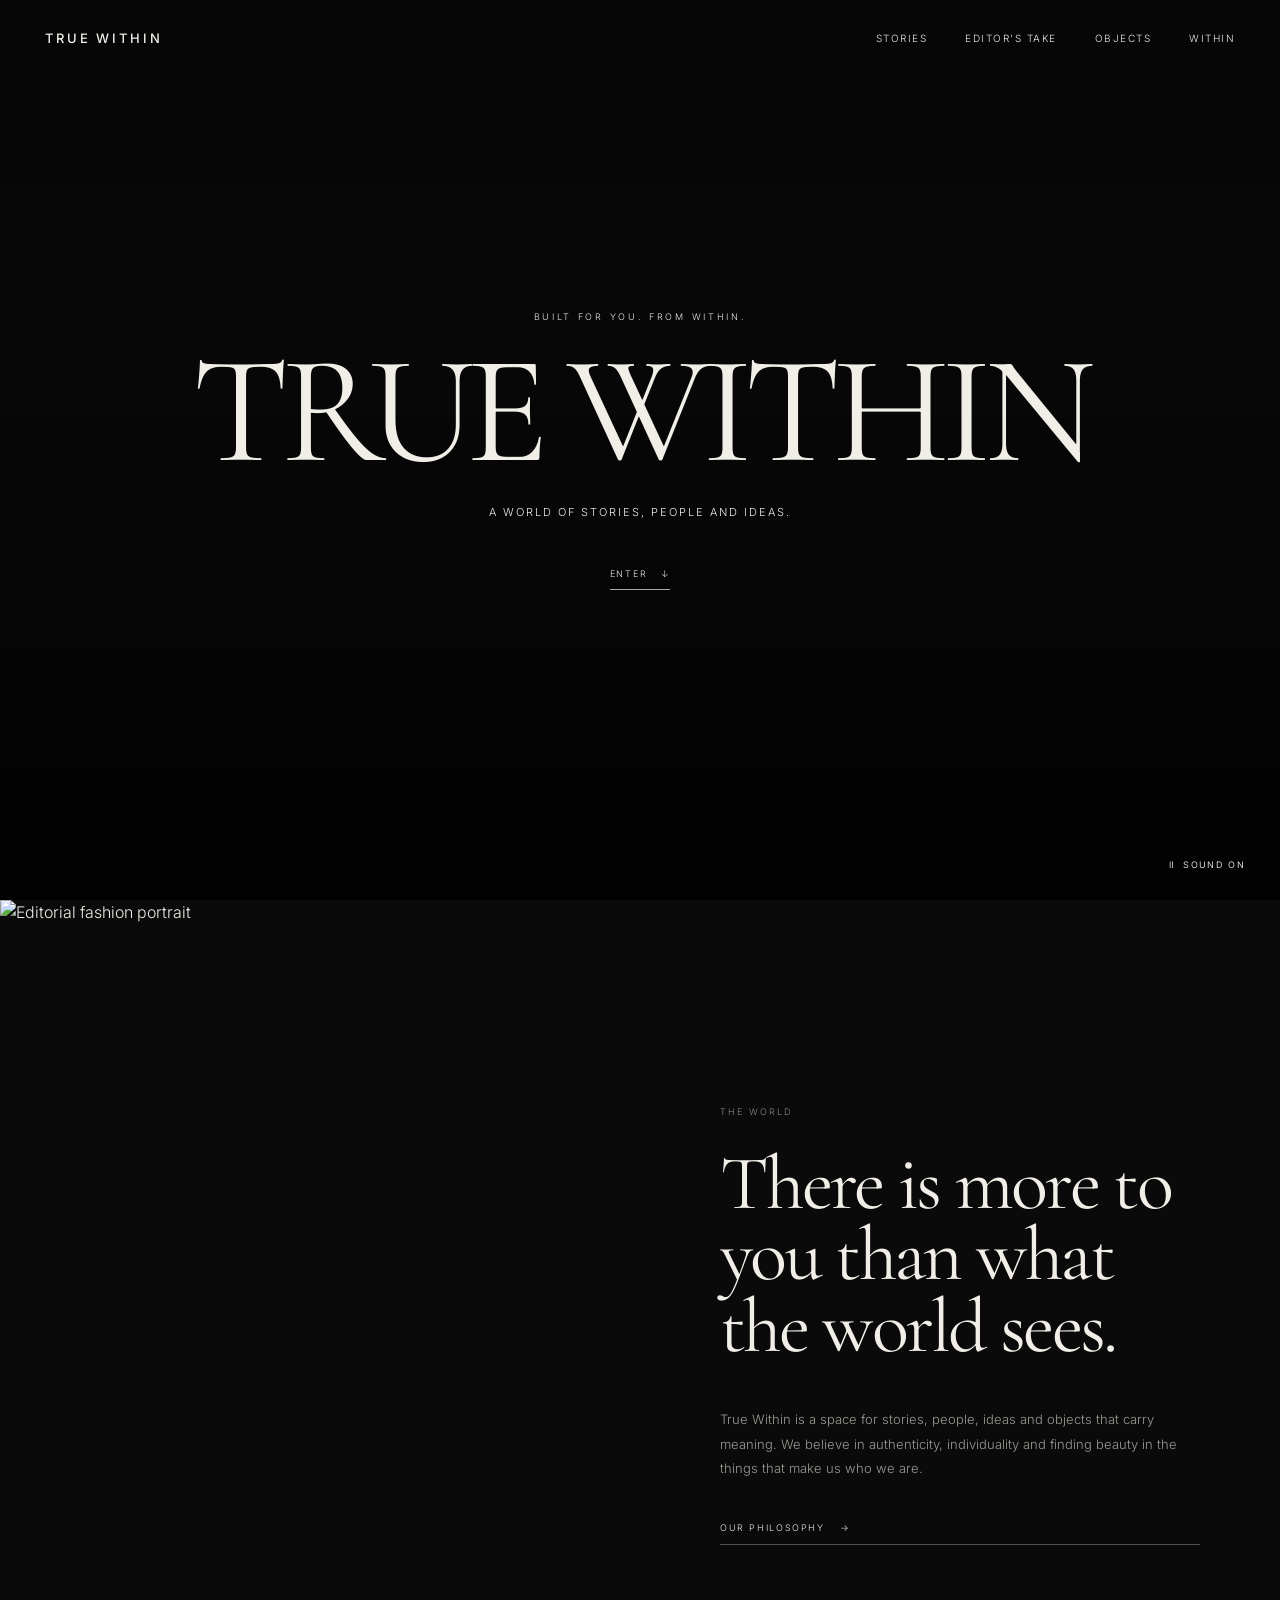
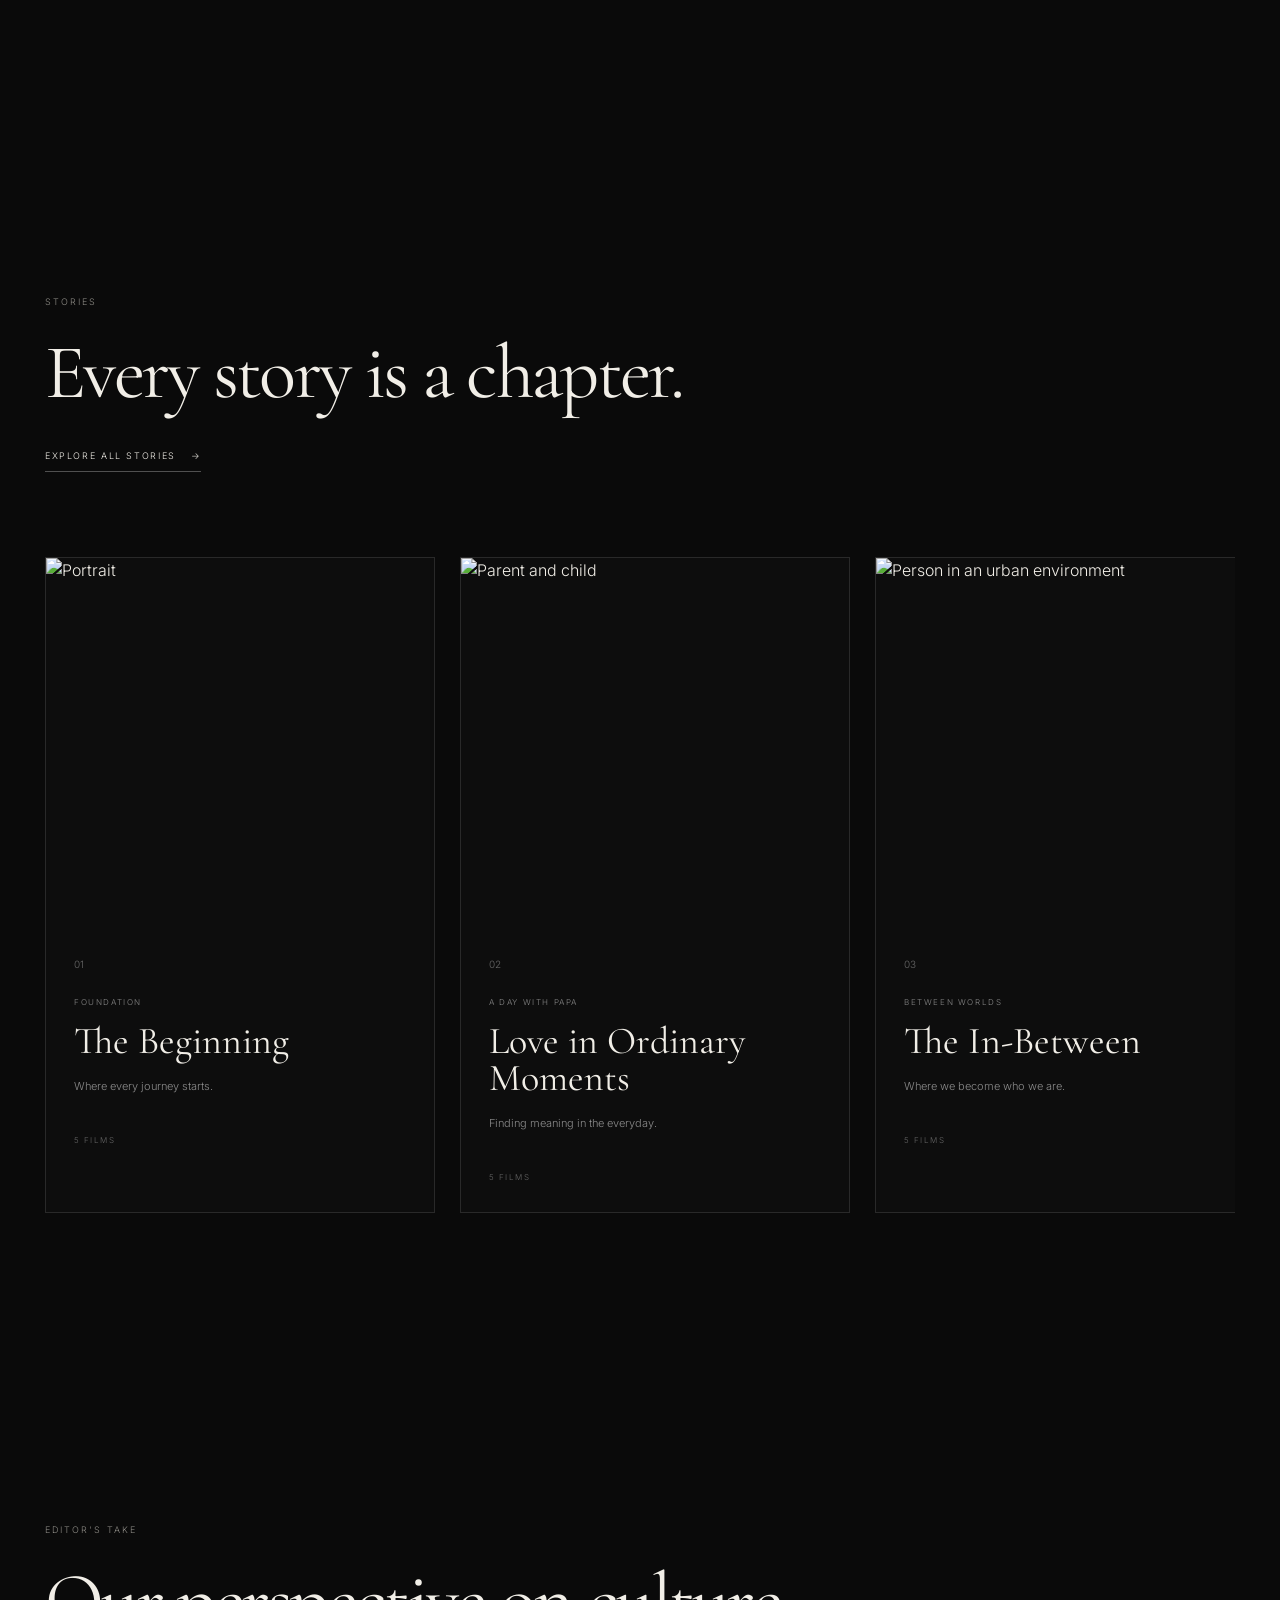
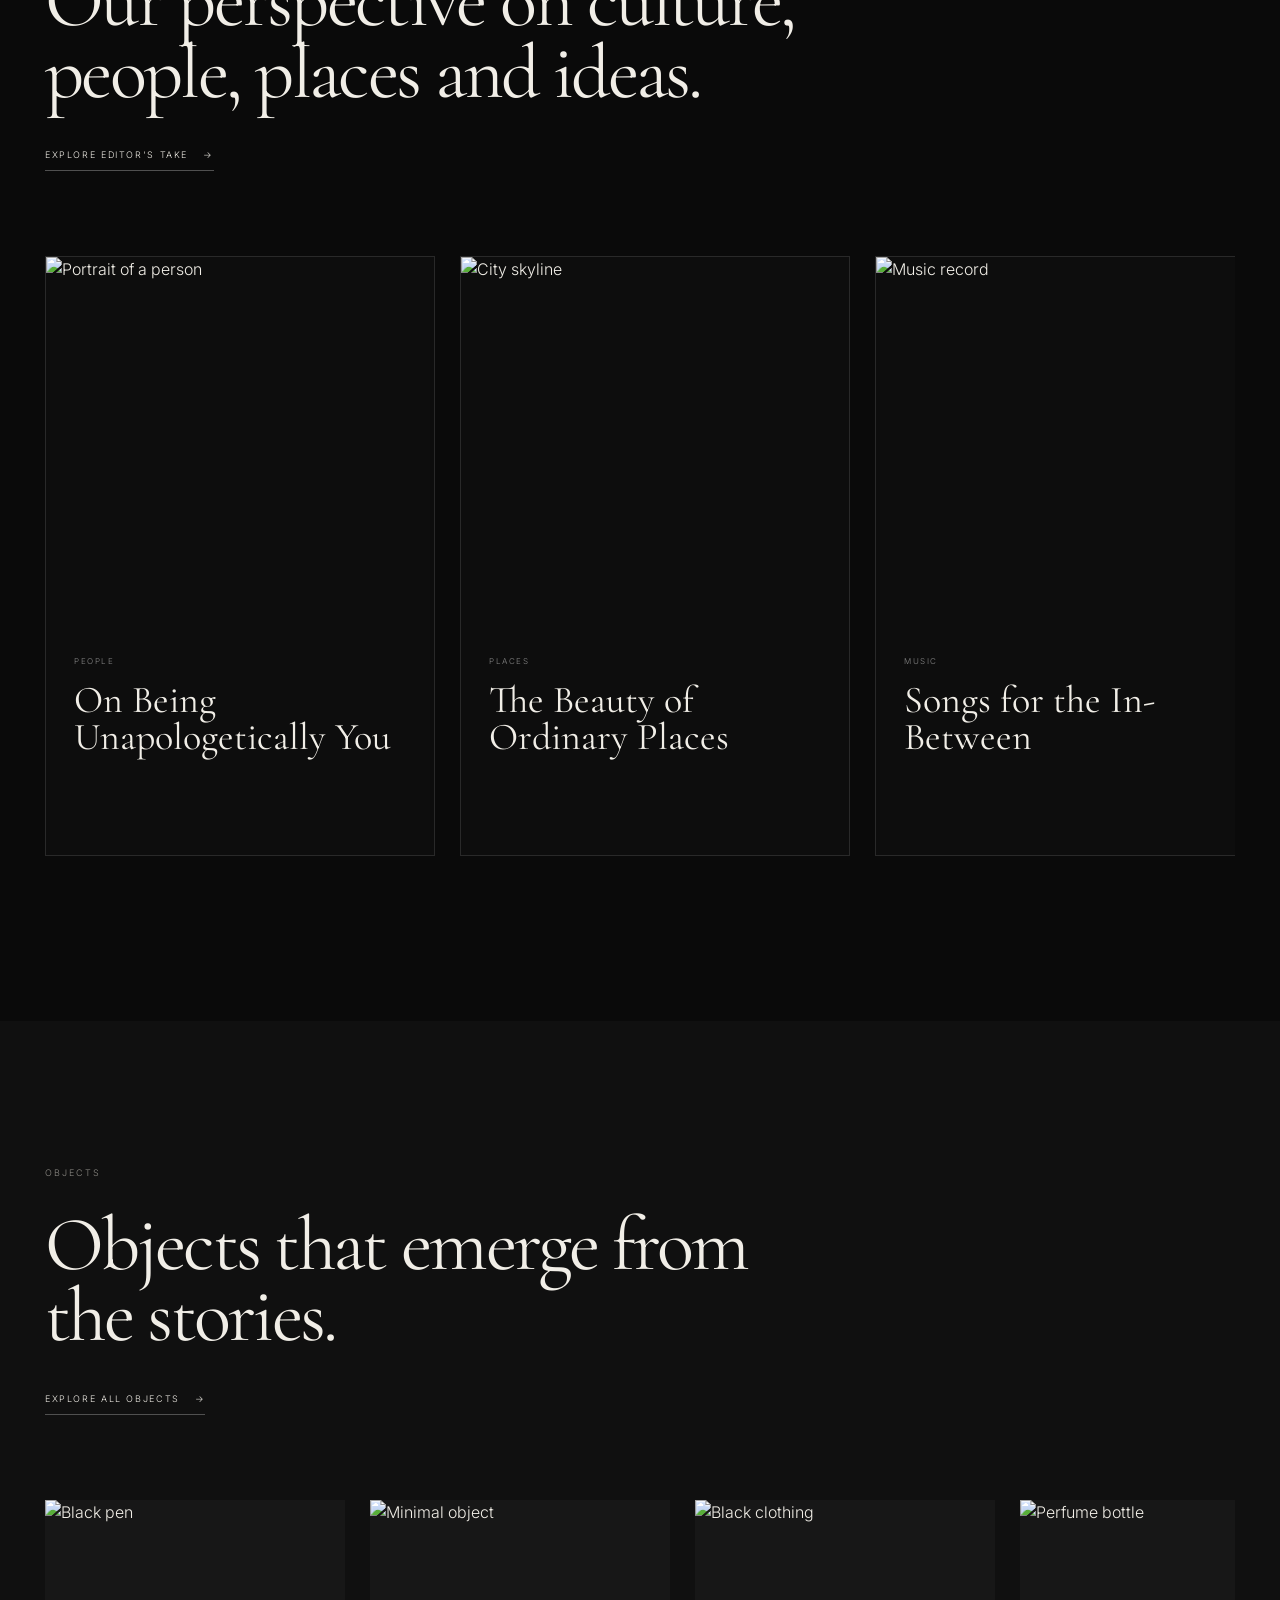
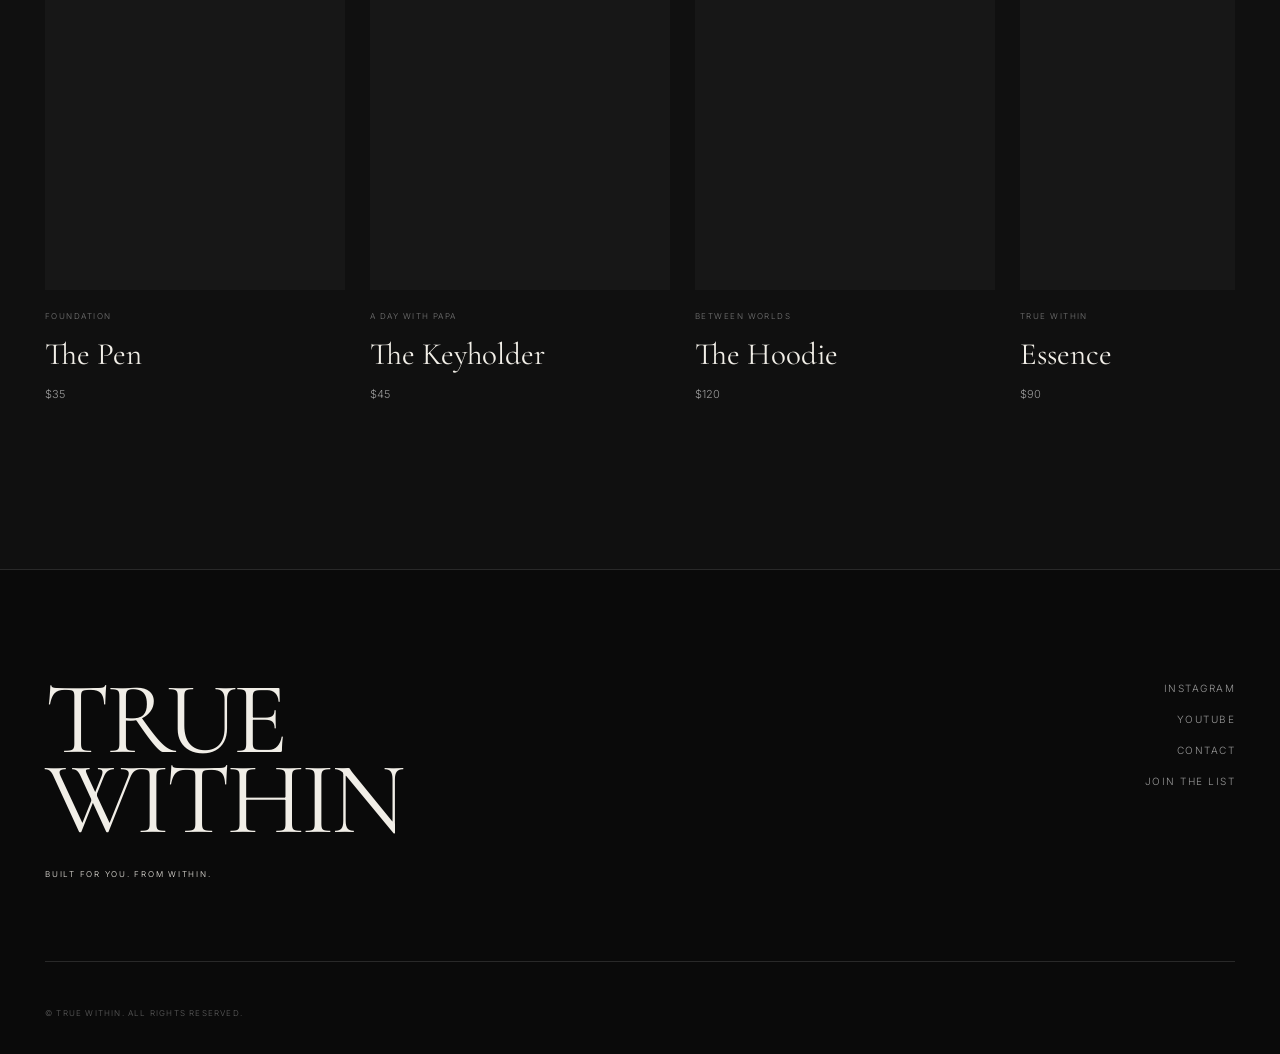
==== index.html @ d640e0af "add all changes" ====
<!DOCTYPE html>
<html lang="en">
<head>
    <meta charset="UTF-8">
    <meta name="viewport" content="width=device-width, initial-scale=1.0">

    <title>True Within</title>

    <!-- Fonts -->
    <link rel="preconnect" href="https://fonts.googleapis.com">
    <link rel="preconnect" href="https://fonts.gstatic.com" crossorigin>

    <link
        href="https://fonts.googleapis.com/css2?family=Cormorant+Garamond:wght@400;500;600&family=Inter:wght@300;400;500&display=swap"
        rel="stylesheet"
    >

    <link rel="stylesheet" href="style.css">
</head>

<body>

    <!-- ================= NAVIGATION ================= -->

    <header class="navbar">

        <a href="#" class="logo">
            TRUE WITHIN
        </a>

        <nav class="desktop-nav">
            <a href="#stories">Stories</a>
            <a href="#editors-take">Editor's Take</a>
            <a href="#objects">Objects</a>
            <a href="#within">Within</a>
        </nav>

        <button class="menu-button" id="menuButton">
            MENU
        </button>

    </header>


    <!-- ================= MOBILE MENU ================= -->

    <div class="mobile-menu" id="mobileMenu">

        <button class="close-menu" id="closeMenu">
            CLOSE
        </button>

        <a href="#stories">Stories</a>
        <a href="#editors-take">Editor's Take</a>
        <a href="#objects">Objects</a>
        <a href="#within">Within</a>

    </div>


    <!-- ================= MAIN ================= -->

    <main>

        <!-- ================= HERO ================= -->

        <section class="hero">

            <div class="hero-image"></div>

            <div class="hero-overlay"></div>

            <div class="hero-content">

                <p class="eyebrow">
                    BUILT FOR YOU. FROM WITHIN.
                </p>

                <h1>
                    TRUE WITHIN
                </h1>

                <p class="hero-subtitle">
                    A world of stories, people and ideas.
                </p>

                <a href="#within" class="enter-button">
                    ENTER
                    <span>↓</span>
                </a>

            </div>

            <button class="sound" id="soundButton">
                <span>Ⅱ</span>
                SOUND ON
            </button>

        </section>


        <!-- ================= PHILOSOPHY ================= -->

        <section class="philosophy" id="within">

            <div class="philosophy-image">

                <img
                    src="https://images.unsplash.com/photo-1529139574466-a303027c1d8b?auto=format&fit=crop&w=1200&q=85"
                    alt="Editorial fashion portrait"
                >

            </div>

            <div class="philosophy-content">

                <p class="section-label">
                    THE WORLD
                </p>

                <h2>
                    There is more
                    to you than
                    what the world
                    sees.
                </h2>

                <p class="description">
                    True Within is a space for stories,
                    people, ideas and objects that carry
                    meaning. We believe in authenticity,
                    individuality and finding beauty in
                    the things that make us who we are.
                </p>

                <a href="#stories" class="arrow-link">
                    OUR PHILOSOPHY
                    <span>→</span>
                </a>

            </div>

        </section>


        <!-- ================= STORIES ================= -->

        <section class="content-section" id="stories">

            <div class="section-intro">

                <p class="section-label">
                    STORIES
                </p>

                <h2>
                    Every story is
                    a chapter.
                </h2>

                <a href="#" class="arrow-link">
                    EXPLORE ALL STORIES
                    <span>→</span>
                </a>

            </div>


            <div class="cards">

                <!-- STORY 01 -->

                <article class="card">

                    <div class="card-image">

                        <img
                            src="https://images.unsplash.com/photo-1506794778202-cad84cf45f1d?auto=format&fit=crop&w=900&q=85"
                            alt="Portrait"
                        >

                    </div>

                    <div class="card-content">

                        <span class="card-number">
                            01
                        </span>

                        <p class="card-category">
                            FOUNDATION
                        </p>

                        <h3>
                            The Beginning
                        </h3>

                        <p class="card-description">
                            Where every journey starts.
                        </p>

                        <small>
                            5 FILMS
                        </small>

                    </div>

                </article>


                <!-- STORY 02 -->

                <article class="card">

                    <div class="card-image">

                        <img
                            src="https://images.unsplash.com/photo-1542810634-71277d95dcbb?auto=format&fit=crop&w=900&q=85"
                            alt="Parent and child"
                        >

                    </div>

                    <div class="card-content">

                        <span class="card-number">
                            02
                        </span>

                        <p class="card-category">
                            A DAY WITH PAPA
                        </p>

                        <h3>
                            Love in Ordinary Moments
                        </h3>

                        <p class="card-description">
                            Finding meaning in the everyday.
                        </p>

                        <small>
                            5 FILMS
                        </small>

                    </div>

                </article>


                <!-- STORY 03 -->

                <article class="card">

                    <div class="card-image">

                        <img
                            src="https://images.unsplash.com/photo-1515886657613-9f3515b0c78f?auto=format&fit=crop&w=900&q=85"
                            alt="Person in an urban environment"
                        >

                    </div>

                    <div class="card-content">

                        <span class="card-number">
                            03
                        </span>

                        <p class="card-category">
                            BETWEEN WORLDS
                        </p>

                        <h3>
                            The In-Between
                        </h3>

                        <p class="card-description">
                            Where we become who we are.
                        </p>

                        <small>
                            5 FILMS
                        </small>

                    </div>

                </article>


                <!-- STORY 04 -->

                <article class="card">

                    <div class="card-image">

                        <img
                            src="https://images.unsplash.com/photo-1529156069898-49953e39b3ac?auto=format&fit=crop&w=900&q=85"
                            alt="Friends having a conversation"
                        >

                    </div>

                    <div class="card-content">

                        <span class="card-number">
                            04
                        </span>

                        <p class="card-category">
                            THE CONVERSATION
                        </p>

                        <h3>
                            Truth Spoken
                        </h3>

                        <p class="card-description">
                            Truth shared. Truth heard.
                        </p>

                        <small>
                            5 FILMS
                        </small>

                    </div>

                </article>


                <!-- STORY 05 -->

                <article class="card coming-soon">

                    <div class="card-content">

                        <span class="card-number">
                            05
                        </span>

                        <p class="card-category">
                            COMING SOON
                        </p>

                        <h3>
                            More Chapters
                        </h3>

                        <p class="card-description">
                            More stories are on the way.
                        </p>

                        <span class="lock">
                            ✦
                        </span>

                    </div>

                </article>

            </div>

        </section>


        <!-- ================= EDITOR'S TAKE ================= -->

        <section class="content-section" id="editors-take">

            <div class="section-intro">

                <p class="section-label">
                    EDITOR'S TAKE
                </p>

                <h2>
                    Our perspective on
                    culture, people,
                    places and ideas.
                </h2>

                <a href="#" class="arrow-link">
                    EXPLORE EDITOR'S TAKE
                    <span>→</span>
                </a>

            </div>


            <div class="cards">

                <!-- PEOPLE -->

                <article class="card">

                    <div class="card-image">

                        <img
                            src="https://images.unsplash.com/photo-1531123897727-8f129e1688ce?auto=format&fit=crop&w=900&q=85"
                            alt="Portrait of a person"
                        >

                    </div>

                    <div class="card-content">

                        <p class="card-category">
                            PEOPLE
                        </p>

                        <h3>
                            On Being
                            Unapologetically You
                        </h3>

                    </div>

                </article>


                <!-- PLACES -->

                <article class="card">

                    <div class="card-image">

                        <img
                            src="https://images.unsplash.com/photo-1480714378408-67cf0d13bc1b?auto=format&fit=crop&w=900&q=85"
                            alt="City skyline"
                        >

                    </div>

                    <div class="card-content">

                        <p class="card-category">
                            PLACES
                        </p>

                        <h3>
                            The Beauty of
                            Ordinary Places
                        </h3>

                    </div>

                </article>


                <!-- MUSIC -->

                <article class="card">

                    <div class="card-image">

                        <img
                            src="https://images.unsplash.com/photo-1461360228754-6e81c478b882?auto=format&fit=crop&w=900&q=85"
                            alt="Music record"
                        >

                    </div>

                    <div class="card-content">

                        <p class="card-category">
                            MUSIC
                        </p>

                        <h3>
                            Songs for
                            the In-Between
                        </h3>

                    </div>

                </article>


                <!-- OBJECTS -->

                <article class="card">

                    <div class="card-image">

                        <img
                            src="https://images.unsplash.com/photo-1517248135467-4c7edcad34c4?auto=format&fit=crop&w=900&q=85"
                            alt="Minimal interior"
                        >

                    </div>

                    <div class="card-content">

                        <p class="card-category">
                            OBJECTS
                        </p>

                        <h3>
                            The Things
                            That Carry Us
                        </h3>

                    </div>

                </article>


                <!-- IDEAS -->

                <article class="card">

                    <div class="card-image">

                        <img
                            src="https://images.unsplash.com/photo-1495446815901-a7297e633e8d?auto=format&fit=crop&w=900&q=85"
                            alt="Books"
                        >

                    </div>

                    <div class="card-content">

                        <p class="card-category">
                            IDEAS
                        </p>

                        <h3>
                            Books That
                            Built Us
                        </h3>

                    </div>

                </article>

            </div>

        </section>


        <!-- ================= OBJECTS ================= -->

        <section class="content-section objects" id="objects">

            <div class="section-intro">

                <p class="section-label">
                    OBJECTS
                </p>

                <h2>
                    Objects that
                    emerge from
                    the stories.
                </h2>

                <a href="#" class="arrow-link">
                    EXPLORE ALL OBJECTS
                    <span>→</span>
                </a>

            </div>


            <div class="cards">

                <!-- PRODUCT 01 -->

                <article class="product-card">

                    <div class="product-image">

                        <img
                            src="https://images.unsplash.com/photo-1585338107529-13afc5f02586?auto=format&fit=crop&w=900&q=85"
                            alt="Black pen"
                        >

                    </div>

                    <p>
                        FOUNDATION
                    </p>

                    <h3>
                        The Pen
                    </h3>

                    <span>
                        $35
                    </span>

                </article>


                <!-- PRODUCT 02 -->

                <article class="product-card">

                    <div class="product-image">

                        <img
                            src="https://images.unsplash.com/photo-1608234807905-4466023792f5?auto=format&fit=crop&w=900&q=85"
                            alt="Minimal object"
                        >

                    </div>

                    <p>
                        A DAY WITH PAPA
                    </p>

                    <h3>
                        The Keyholder
                    </h3>

                    <span>
                        $45
                    </span>

                </article>


                <!-- PRODUCT 03 -->

                <article class="product-card">

                    <div class="product-image">

                        <img
                            src="https://images.unsplash.com/photo-1551488831-00ddcb6c6bd3?auto=format&fit=crop&w=900&q=85"
                            alt="Black clothing"
                        >

                    </div>

                    <p>
                        BETWEEN WORLDS
                    </p>

                    <h3>
                        The Hoodie
                    </h3>

                    <span>
                        $120
                    </span>

                </article>


                <!-- PRODUCT 04 -->

                <article class="product-card">

                    <div class="product-image">

                        <img
                            src="https://images.unsplash.com/photo-1547887538-e3a2f32cb1cc?auto=format&fit=crop&w=900&q=85"
                            alt="Perfume bottle"
                        >

                    </div>

                    <p>
                        TRUE WITHIN
                    </p>

                    <h3>
                        Essence
                    </h3>

                    <span>
                        $90
                    </span>

                </article>

            </div>

        </section>

    </main>


    <!-- ================= FOOTER ================= -->

    <footer>

        <div class="footer-brand">

            <h2>
                TRUE WITHIN
            </h2>

            <p>
                BUILT FOR YOU. FROM WITHIN.
            </p>

        </div>


        <div class="footer-links">

            <a href="#">
                Instagram
            </a>

            <a href="#">
                YouTube
            </a>

            <a href="#">
                Contact
            </a>

            <a href="#">
                Join the List
            </a>

        </div>


        <p class="copyright">
            © TRUE WITHIN. ALL RIGHTS RESERVED.
        </p>

    </footer>


    <script src="script.js"></script>

</body>
</html>
---- style.css ----
/* =========================================
   RESET
========================================= */

* {
    margin: 0;
    padding: 0;
    box-sizing: border-box;
}

html {
    scroll-behavior: smooth;
}

body {
    background: #0a0a0a;
    color: #f1eee7;
    font-family: "Inter", sans-serif;
    font-weight: 300;
    line-height: 1.6;
    overflow-x: hidden;
}

body.menu-open {
    overflow: hidden;
}

img {
    width: 100%;
    height: 100%;
    display: block;
    object-fit: cover;
}

a {
    color: inherit;
    text-decoration: none;
}

button {
    font-family: inherit;
}


/* =========================================
   NAVIGATION
========================================= */

.navbar {
    position: fixed;
    top: 0;
    left: 0;

    width: 100%;

    z-index: 50;

    display: flex;
    justify-content: space-between;
    align-items: center;

    padding: 28px 45px;

    transition:
        transform 0.45s ease,
        background 0.4s ease;
}

.navbar.scrolled {
    background: rgba(10, 10, 10, 0.9);
    backdrop-filter: blur(10px);
}

.logo {
    font-size: 13px;
    font-weight: 500;

    letter-spacing: 0.22em;
}

.desktop-nav {
    display: flex;
    gap: 38px;
}

.desktop-nav a {
    position: relative;

    font-size: 10px;

    text-transform: uppercase;

    letter-spacing: 0.15em;

    color: #eee;

    transition: opacity 0.3s ease;
}

.desktop-nav a::after {
    content: "";

    position: absolute;

    left: 0;
    bottom: -7px;

    width: 0;
    height: 1px;

    background: white;

    transition: width 0.3s ease;
}

.desktop-nav a:hover::after {
    width: 100%;
}

.desktop-nav a:hover {
    opacity: 0.7;
}

.menu-button {
    display: none;

    border: none;
    background: none;

    color: white;

    font-size: 10px;

    letter-spacing: 0.15em;

    cursor: pointer;
}


/* =========================================
   MOBILE MENU
========================================= */

.mobile-menu {
    position: fixed;

    inset: 0;

    z-index: 100;

    background: #0a0a0a;

    display: flex;
    flex-direction: column;

    justify-content: center;
    align-items: center;

    gap: 22px;

    transform: translateY(-100%);

    transition: transform 0.55s cubic-bezier(.77, 0, .18, 1);
}

.mobile-menu.active {
    transform: translateY(0);
}

.mobile-menu a {
    font-family: "Cormorant Garamond", serif;

    font-size: 48px;

    font-weight: 400;
}

.close-menu {
    position: absolute;

    top: 28px;
    right: 25px;

    border: none;
    background: none;

    color: white;

    font-size: 10px;

    letter-spacing: 0.15em;

    cursor: pointer;
}


/* =========================================
   HERO
========================================= */

.hero {
    position: relative;

    height: 100vh;

    min-height: 650px;

    display: flex;

    align-items: center;
    justify-content: center;

    overflow: hidden;
}

.hero-image {
    position: absolute;

    inset: -4%;

    background-image:
        url("https://images.unsplash.com/photo-1488426862026-3ee34a7d66df?auto=format&fit=crop&w=2200&q=90");

    background-size: cover;

    background-position: center;

    animation: heroZoom 14s ease-out forwards;
}

@keyframes heroZoom {

    from {
        transform: scale(1.1);
    }

    to {
        transform: scale(1);
    }

}

.hero-overlay {
    position: absolute;

    inset: 0;

    background:
        linear-gradient(
            to bottom,
            rgba(0, 0, 0, 0.35),
            rgba(0, 0, 0, 0.25) 40%,
            rgba(0, 0, 0, 0.72)
        );
}

.hero-content {
    position: relative;

    z-index: 5;

    text-align: center;

    padding: 20px;

    max-width: 1200px;

    animation: heroContent 1.3s ease forwards;
}

@keyframes heroContent {

    from {
        opacity: 0;
        transform: translateY(30px);
    }

    to {
        opacity: 1;
        transform: translateY(0);
    }

}

.eyebrow {
    margin-bottom: 28px;

    font-size: 9px;

    letter-spacing: 0.3em;
}

.hero h1 {
    font-family: "Cormorant Garamond", serif;

    font-size: clamp(72px, 12vw, 185px);

    font-weight: 400;

    line-height: 0.78;

    letter-spacing: -0.055em;
}

.hero-subtitle {
    margin-top: 32px;

    font-size: 11px;

    letter-spacing: 0.18em;

    text-transform: uppercase;
}

.enter-button {
    display: inline-flex;

    align-items: center;

    gap: 13px;

    margin-top: 45px;

    padding-bottom: 8px;

    border-bottom: 1px solid rgba(255,255,255,0.65);

    font-size: 9px;

    letter-spacing: 0.2em;

    transition: gap 0.35s ease;
}

.enter-button:hover {
    gap: 23px;
}

.sound {
    position: absolute;

    right: 35px;
    bottom: 30px;

    z-index: 10;

    display: flex;

    align-items: center;

    gap: 8px;

    border: none;

    background: none;

    color: white;

    font-size: 9px;

    letter-spacing: 0.15em;

    cursor: pointer;

    opacity: 0.85;
}


/* =========================================
   GENERAL SECTIONS
========================================= */

.content-section {
    padding: 145px 45px;
}

.section-label {
    margin-bottom: 28px;

    color: #8d8b85;

    font-size: 9px;

    letter-spacing: 0.22em;

    text-transform: uppercase;
}

h2 {
    font-family: "Cormorant Garamond", serif;

    font-size: clamp(50px, 6vw, 90px);

    font-weight: 400;

    line-height: 0.93;

    letter-spacing: -0.035em;
}

.arrow-link {
    display: inline-flex;

    align-items: center;

    gap: 15px;

    margin-top: 40px;

    padding-bottom: 8px;

    border-bottom: 1px solid #505050;

    font-size: 9px;

    letter-spacing: 0.18em;

    transition:
        gap 0.3s ease,
        border-color 0.3s ease;
}

.arrow-link:hover {
    gap: 25px;

    border-color: white;
}


/* =========================================
   PHILOSOPHY
========================================= */

.philosophy {
    display: grid;

    grid-template-columns: 1fr 1fr;

    min-height: 850px;
}

.philosophy-image {
    min-height: 700px;

    overflow: hidden;
}

.philosophy-image img {
    transition: transform 1.2s ease;
}

.philosophy-image:hover img {
    transform: scale(1.04);
}

.philosophy-content {
    display: flex;

    flex-direction: column;

    justify-content: center;

    padding: 80px;
}

.philosophy-content h2 {
    max-width: 650px;
}

.description {
    max-width: 480px;

    margin-top: 45px;

    color: #9b9993;

    font-size: 13px;

    line-height: 1.9;
}


/* =========================================
   SECTION INTRO
========================================= */

.section-intro {
    max-width: 850px;

    margin-bottom: 85px;
}

.section-intro h2 {
    max-width: 800px;
}


/* =========================================
   HORIZONTAL CARDS
========================================= */

.cards {
    display: flex;

    gap: 25px;

    overflow-x: auto;

    padding-bottom: 20px;

    cursor: grab;

    scrollbar-width: none;
}

.cards::-webkit-scrollbar {
    display: none;
}

.cards.dragging {
    cursor: grabbing;
}

.card {
    flex: 0 0 390px;

    min-height: 600px;

    border: 1px solid #292929;

    background: #0d0d0d;

    transition:
        transform 0.5s ease,
        border-color 0.5s ease;
}

.card:hover {
    transform: translateY(-8px);

    border-color: #555;
}

.card-image {
    height: 370px;

    overflow: hidden;
}

.card-image img {
    transition:
        transform 0.9s ease,
        filter 0.6s ease;
}

.card:hover .card-image img {
    transform: scale(1.06);

    filter: brightness(1.08);
}

.card-content {
    padding: 28px;
}

.card-number {
    display: block;

    margin-bottom: 24px;

    color: #686868;

    font-size: 10px;
}

.card-category {
    margin-bottom: 14px;

    color: #888;

    font-size: 8px;

    letter-spacing: 0.2em;
}

.card h3 {
    font-family: "Cormorant Garamond", serif;

    font-size: 38px;

    font-weight: 400;

    line-height: 0.98;
}

.card-description {
    margin-top: 18px;

    color: #8c8c8c;

    font-size: 11px;
}

.card small {
    display: block;

    margin-top: 38px;

    color: #666;

    font-size: 8px;

    letter-spacing: 0.18em;
}


/* =========================================
   COMING SOON
========================================= */

.coming-soon {
    display: flex;

    align-items: center;

    background:
        radial-gradient(
            circle at center,
            #1d1d1d,
            #0d0d0d 65%
        );
}

.lock {
    display: block;

    margin-top: 35px;

    color: #777;

    font-size: 20px;
}


/* =========================================
   OBJECTS
========================================= */

.objects {
    background: #101010;
}

.product-card {
    flex: 0 0 300px;
}

.product-image {
    height: 390px;

    overflow: hidden;

    background: #171717;
}

.product-image img {
    transition: transform 0.8s ease;
}

.product-card:hover .product-image img {
    transform: scale(1.05);
}

.product-card p {
    margin-top: 20px;

    color: #777;

    font-size: 8px;

    letter-spacing: 0.18em;
}

.product-card h3 {
    margin-top: 7px;

    font-family: "Cormorant Garamond", serif;

    font-size: 31px;

    font-weight: 400;
}

.product-card span {
    display: block;

    margin-top: 7px;

    color: #999;

    font-size: 11px;
}


/* =========================================
   FOOTER
========================================= */

footer {
    display: grid;

    grid-template-columns: 1fr 1fr;

    gap: 80px;

    padding: 110px 45px 35px;

    border-top: 1px solid #292929;
}

.footer-brand h2 {
    font-family: "Cormorant Garamond", serif;

    font-size: clamp(55px, 8vw, 115px);

    font-weight: 400;

    line-height: 0.78;

    letter-spacing: -0.04em;
}

.footer-brand p {
    margin-top: 28px;

    font-size: 8px;

    letter-spacing: 0.22em;
}

.footer-links {
    display: flex;

    flex-direction: column;

    align-items: flex-end;

    gap: 15px;
}

.footer-links a {
    color: #999;

    font-size: 10px;

    text-transform: uppercase;

    letter-spacing: 0.15em;

    transition: color 0.3s ease;
}

.footer-links a:hover {
    color: white;
}

.copyright {
    grid-column: 1 / -1;

    padding-top: 45px;

    border-top: 1px solid #292929;

    color: #5f5f5f;

    font-size: 8px;

    letter-spacing: 0.15em;
}


/* =========================================
   SCROLL REVEAL
========================================= */

.reveal {
    opacity: 0;

    transform: translateY(45px);

    transition:
        opacity 1s ease,
        transform 1s ease;
}

.reveal.visible {
    opacity: 1;

    transform: translateY(0);
}


/* =========================================
   TABLET
========================================= */

@media (max-width: 900px) {

    .desktop-nav {
        display: none;
    }

    .menu-button {
        display: block;
    }

    .navbar {
        padding: 25px;
    }

    .content-section {
        padding: 105px 25px;
    }

    .philosophy {
        grid-template-columns: 1fr;
    }

    .philosophy-image {
        min-height: 600px;
    }

    .philosophy-content {
        padding: 90px 25px;
    }

    footer {
        padding: 90px 25px 30px;
    }
}


/* =========================================
   MOBILE
========================================= */

@media (max-width: 600px) {

    .navbar {
        padding: 22px 20px;
    }

    .hero {
        min-height: 650px;
    }

    .hero h1 {
        font-size: 70px;

        letter-spacing: -0.06em;
    }

    .eyebrow {
        font-size: 7px;
    }

    .hero-subtitle {
        font-size: 8px;
    }

    .sound {
        right: 20px;
        bottom: 20px;
    }

    .content-section {
        padding: 85px 20px;
    }

    .philosophy-image {
        min-height: 480px;
    }

    .philosophy-content {
        padding: 75px 20px;
    }

    h2 {
        font-size: 52px;
    }

    .section-intro {
        margin-bottom: 55px;
    }

    .card {
        flex: 0 0 290px;

        min-height: 500px;
    }

    .card-image {
        height: 280px;
    }

    .card h3 {
        font-size: 32px;
    }

    .product-card {
        flex: 0 0 245px;
    }

    .product-image {
        height: 315px;
    }

    footer {
        display: block;

        padding: 75px 20px 25px;
    }

    .footer-links {
        align-items: flex-start;

        margin-top: 60px;
    }

    .copyright {
        margin-top: 60px;
    }

}
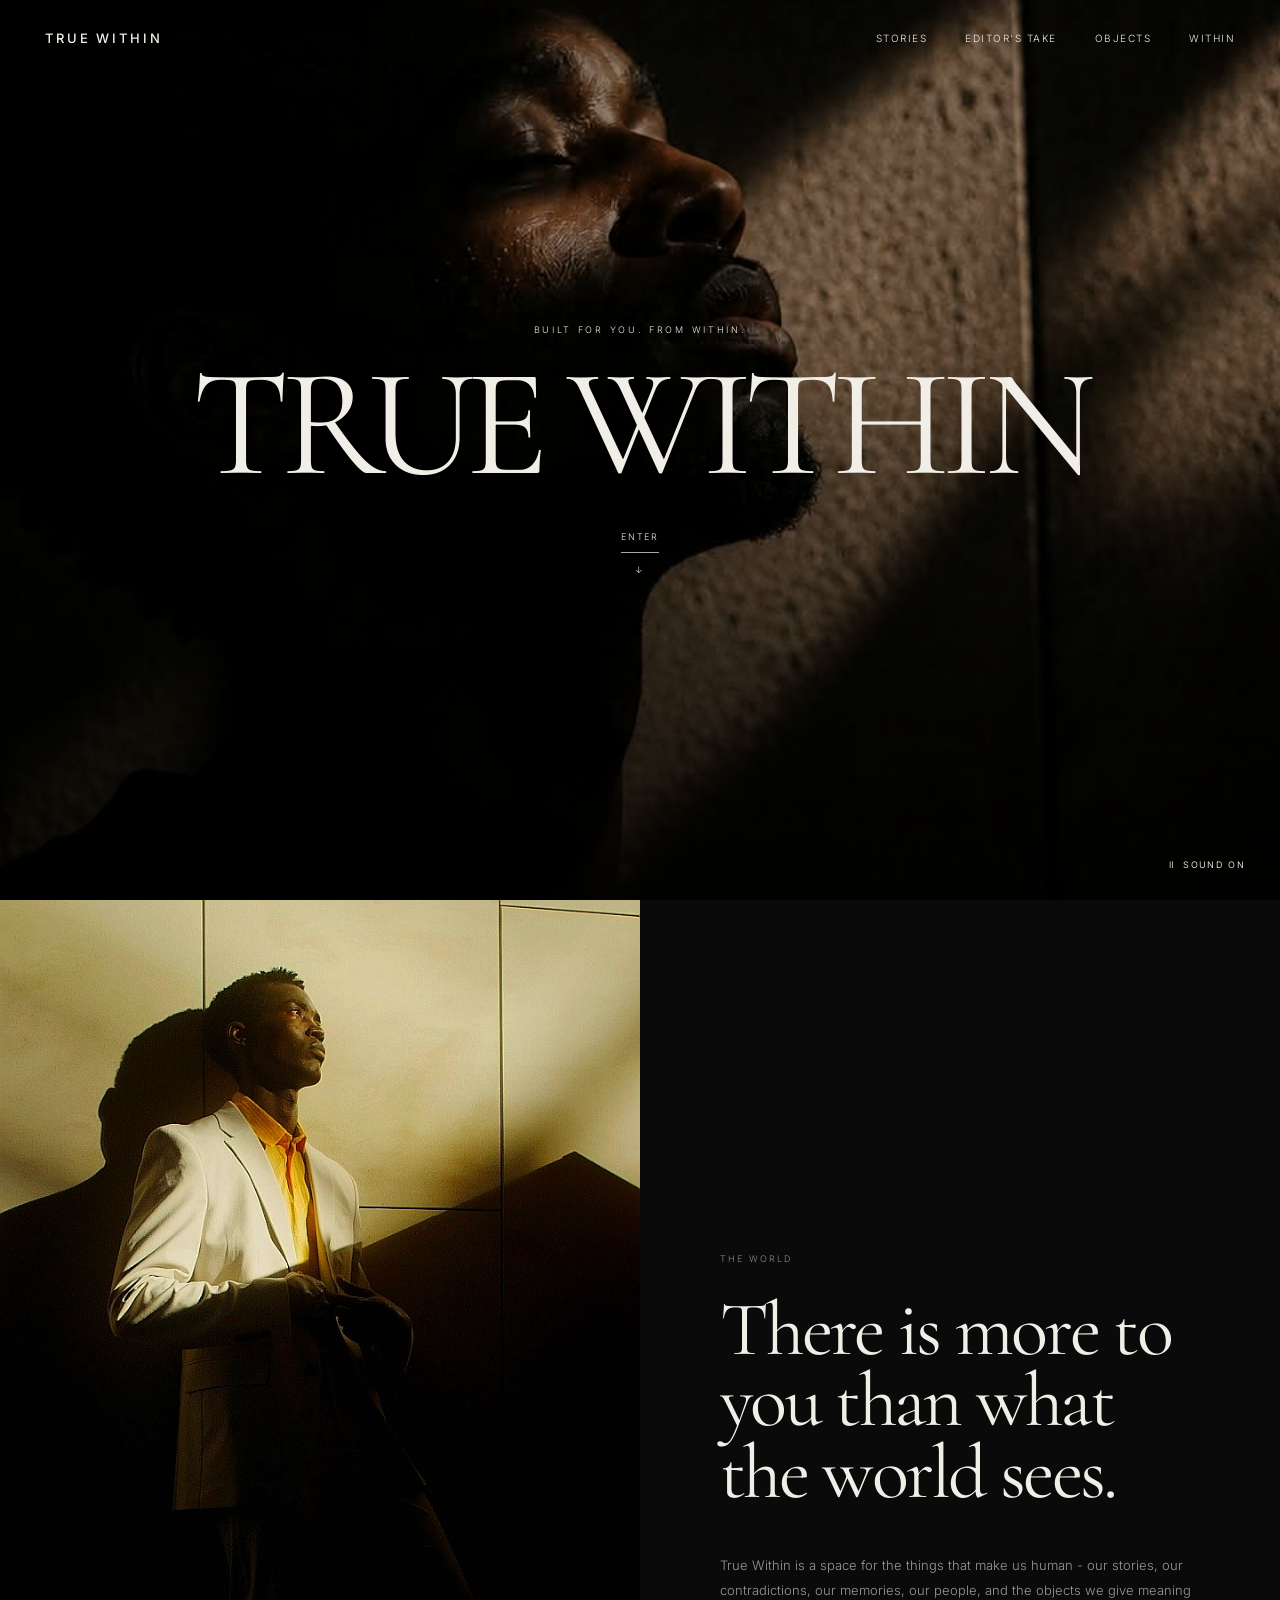
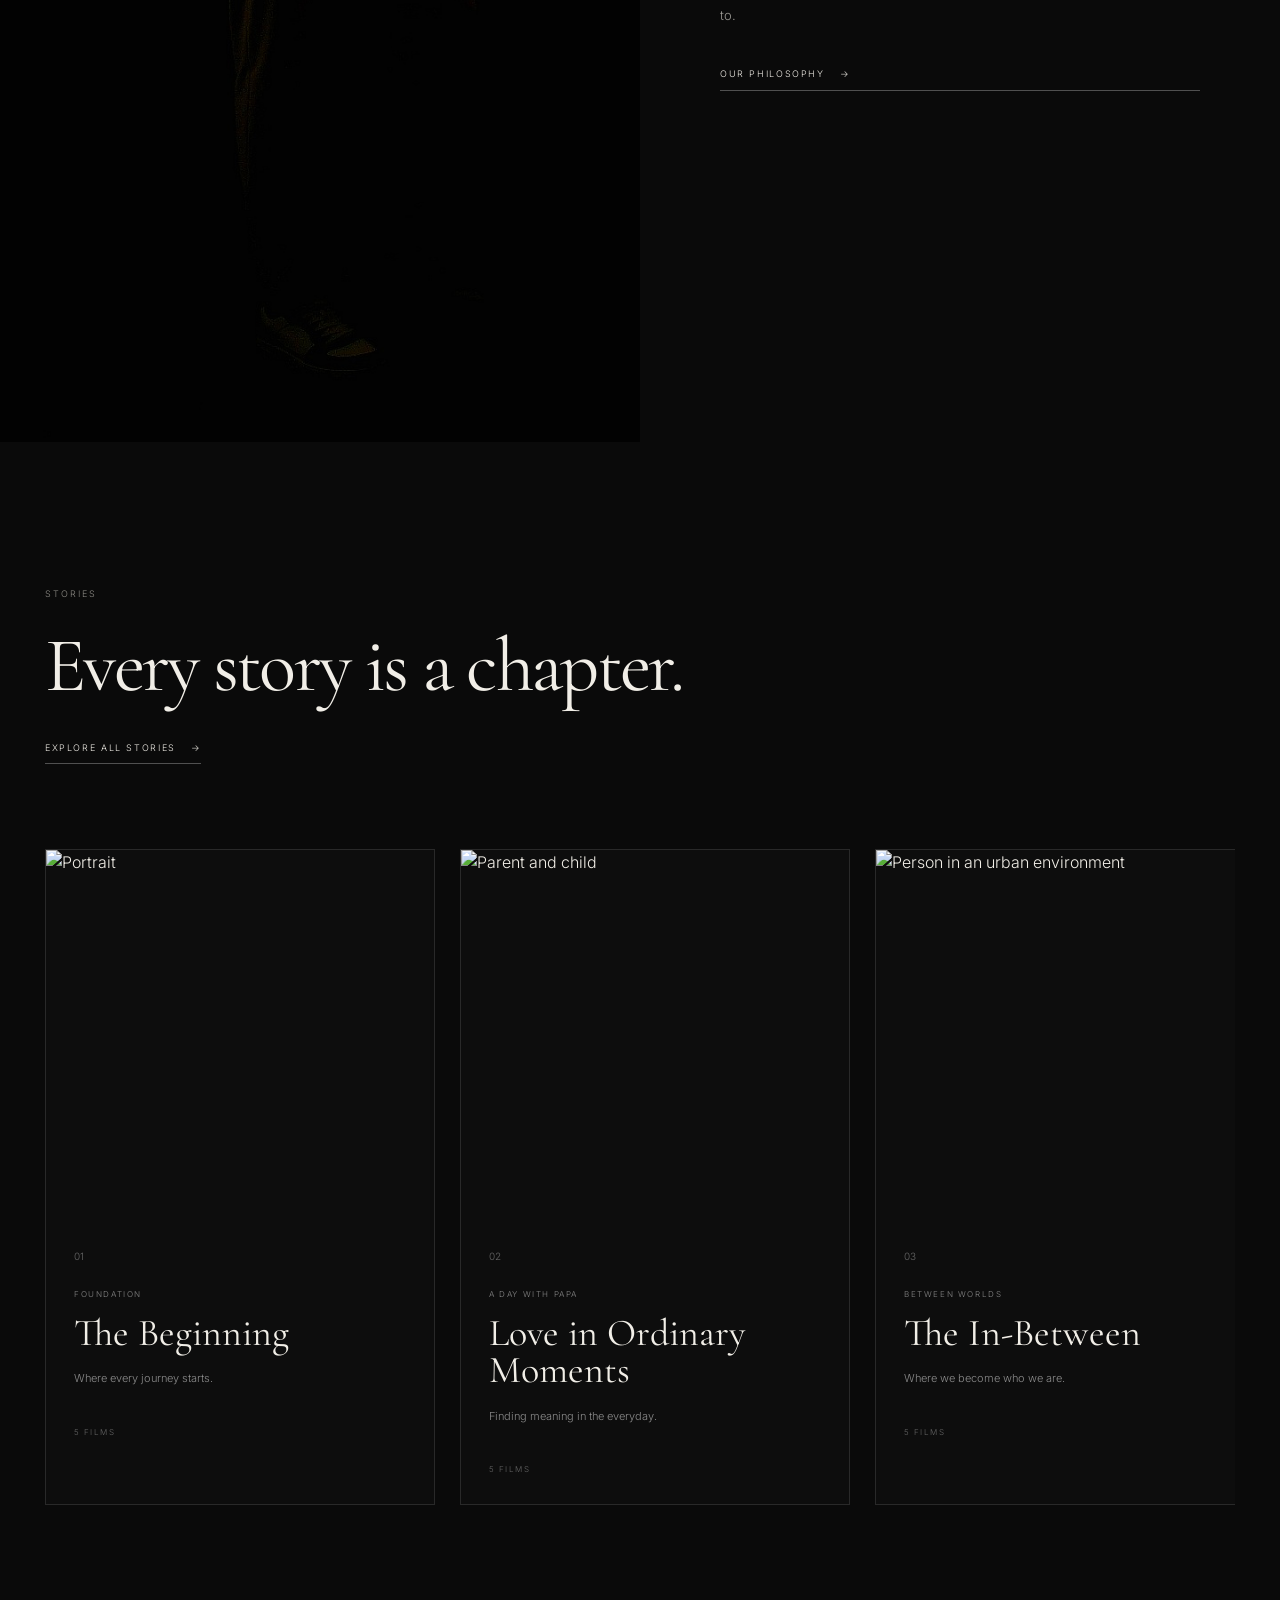
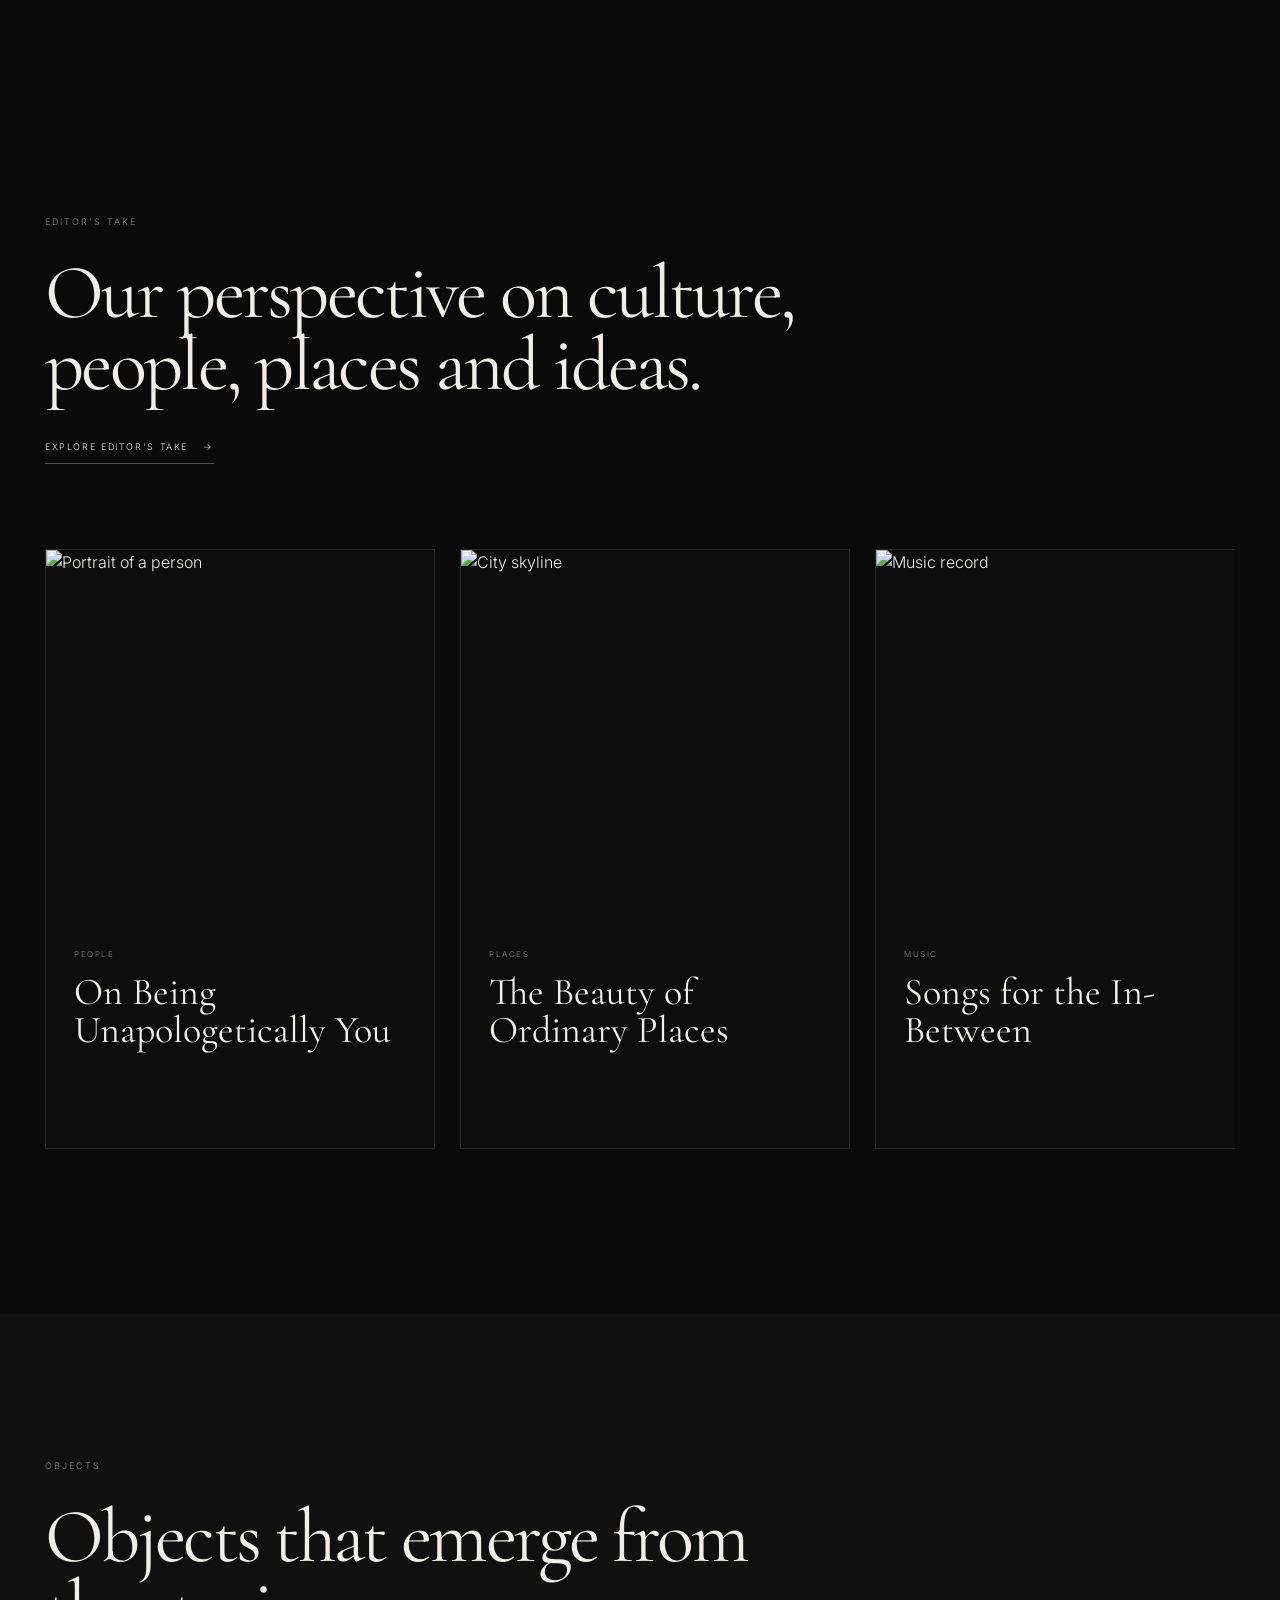
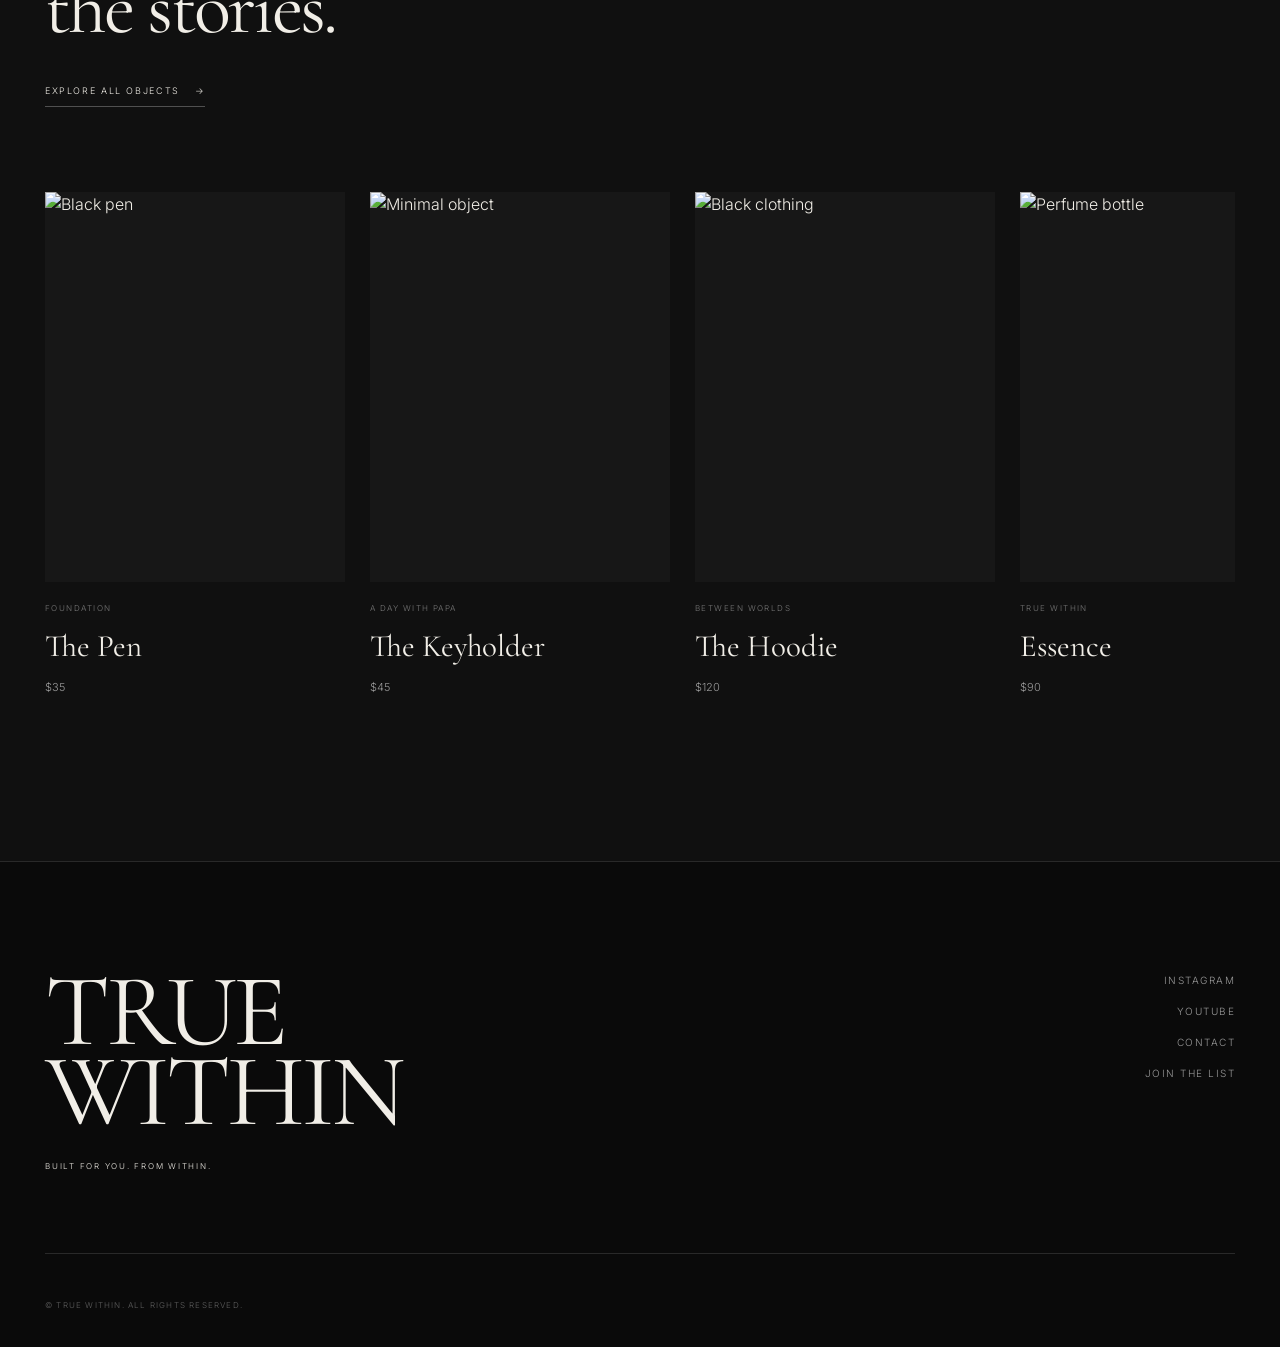
==== commit ab910535: "add all changes" ====
--- a/index.html
+++ b/index.html
@@ -80,13 +80,9 @@
                     TRUE WITHIN
                 </h1>
 
-                <p class="hero-subtitle">
-                    A world of stories, people and ideas.
-                </p>
-
                 <a href="#within" class="enter-button">
-                    ENTER
-                    <span>↓</span>
+                    <span class="enter-label">ENTER</span>
+                    <span class="enter-arrow">↓</span>
                 </a>
 
             </div>
@@ -106,8 +102,8 @@
             <div class="philosophy-image">
 
                 <img
-                    src="https://images.unsplash.com/photo-1529139574466-a303027c1d8b?auto=format&fit=crop&w=1200&q=85"
-                    alt="Editorial fashion portrait"
+                    src="philosophy.jpg"
+                    alt="Philosophy"
                 >
 
             </div>
@@ -126,11 +122,10 @@
                 </h2>
 
                 <p class="description">
-                    True Within is a space for stories,
-                    people, ideas and objects that carry
-                    meaning. We believe in authenticity,
-                    individuality and finding beauty in
-                    the things that make us who we are.
+                    True Within is a space for the things
+                    that make us human - our stories, our
+                    contradictions, our memories, our people,
+                    and the objects we give meaning to.
                 </p>
 
                 <a href="#stories" class="arrow-link">
--- a/style.css
+++ b/style.css
@@ -219,11 +219,11 @@
     inset: -4%;
 
     background-image:
-        url("https://images.unsplash.com/photo-1488426862026-3ee34a7d66df?auto=format&fit=crop&w=2200&q=90");
+        url("hero.jpg");
 
     background-size: cover;
 
-    background-position: center;
+    background-position: center 38%;
 
     animation: heroZoom 14s ease-out forwards;
 }
@@ -315,25 +315,29 @@
 .enter-button {
     display: inline-flex;
 
+    flex-direction: column;
+
     align-items: center;
 
-    gap: 13px;
+    gap: 10px;
 
     margin-top: 45px;
 
+    font-size: 9px;
+
+    letter-spacing: 0.2em;
+
+    transition: gap 0.35s ease;
+}
+
+.enter-button:hover {
+    gap: 20px;
+}
+
+.enter-label {
     padding-bottom: 8px;
 
     border-bottom: 1px solid rgba(255,255,255,0.65);
-
-    font-size: 9px;
-
-    letter-spacing: 0.2em;
-
-    transition: gap 0.35s ease;
-}
-
-.enter-button:hover {
-    gap: 23px;
 }
 
 .sound {
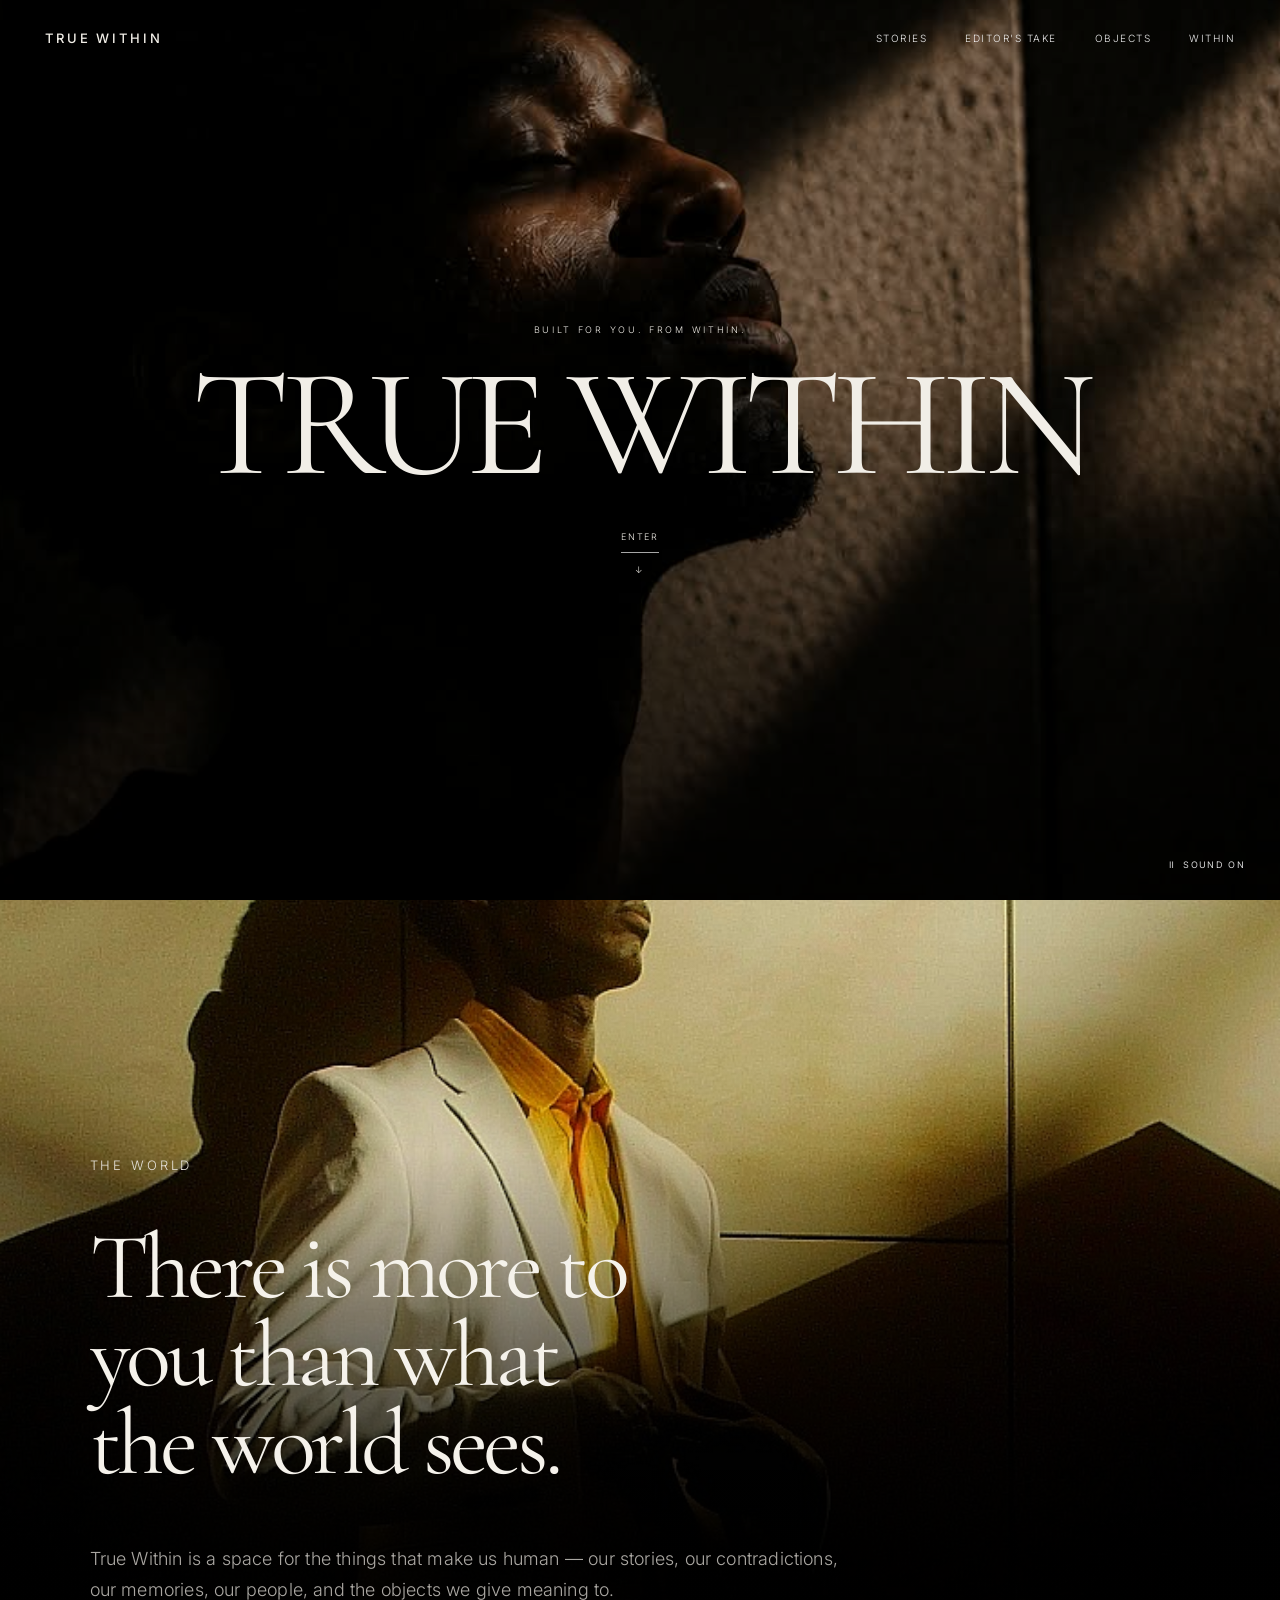
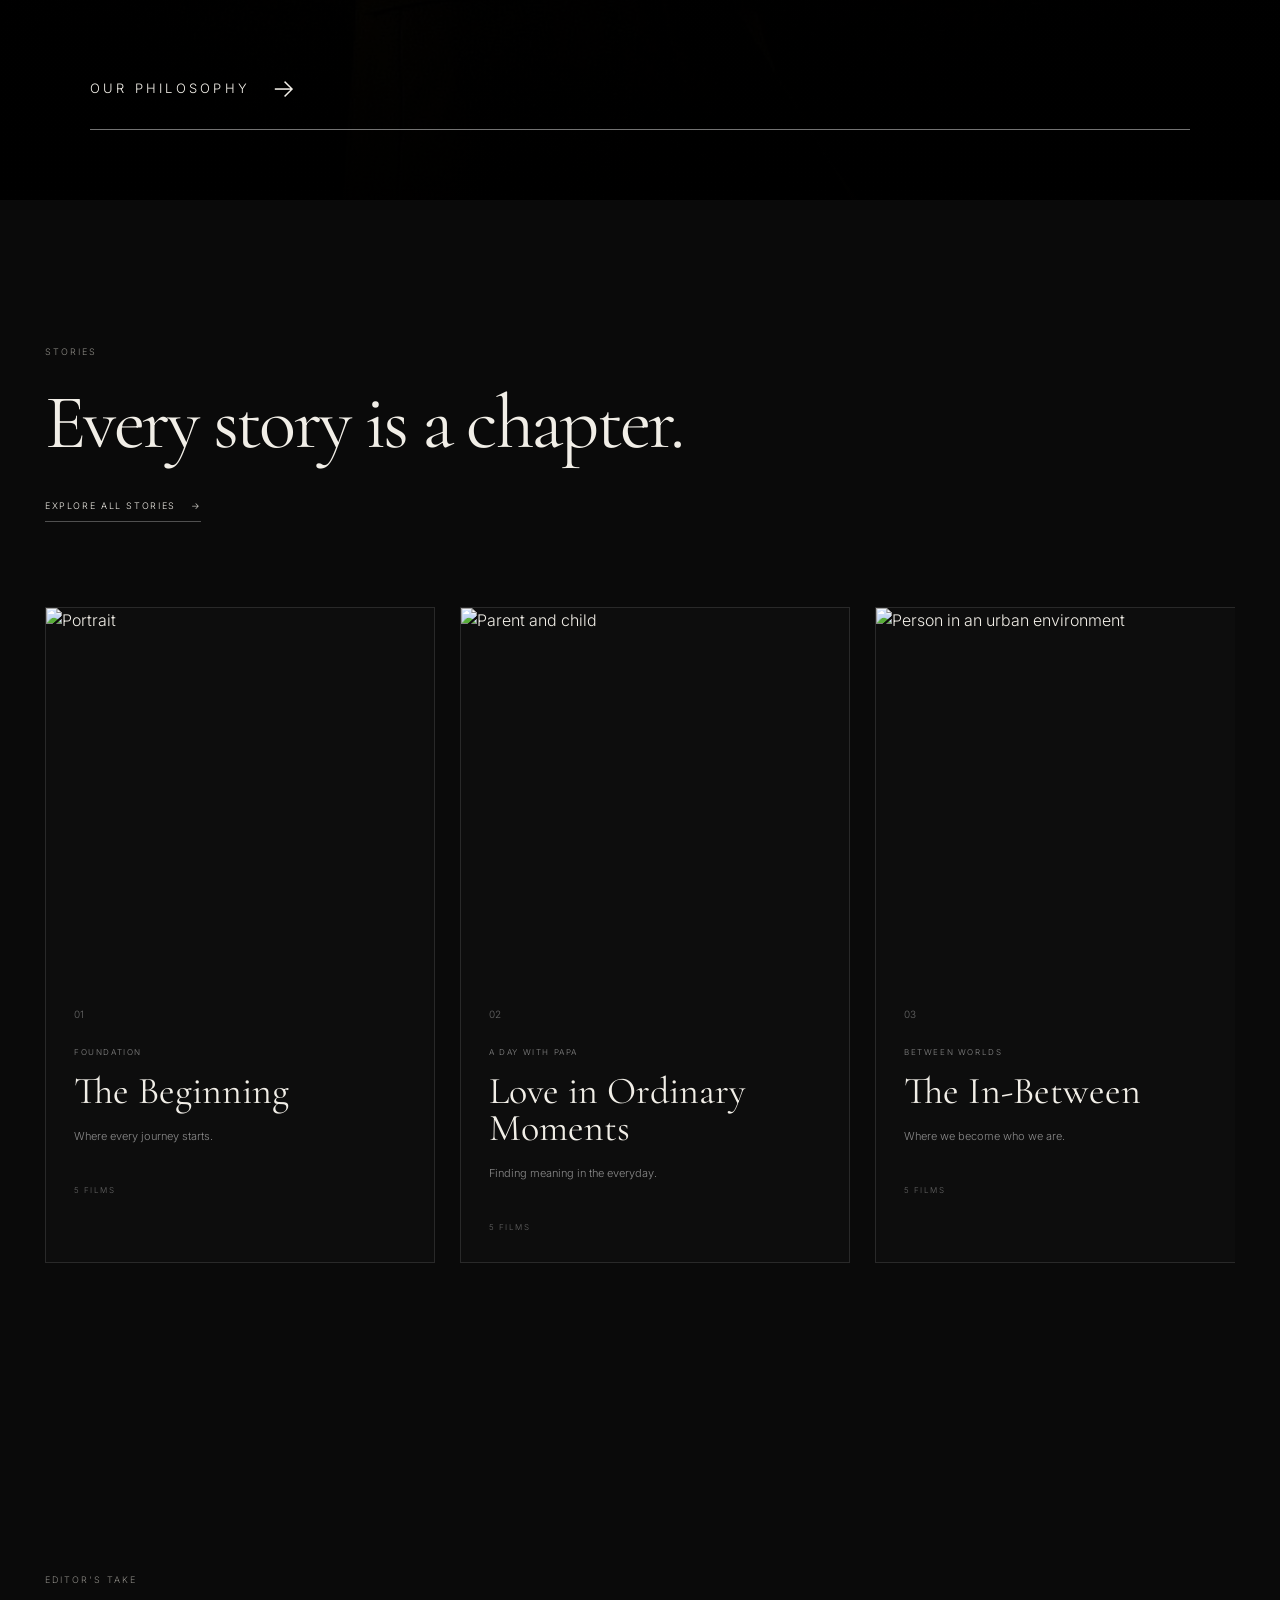
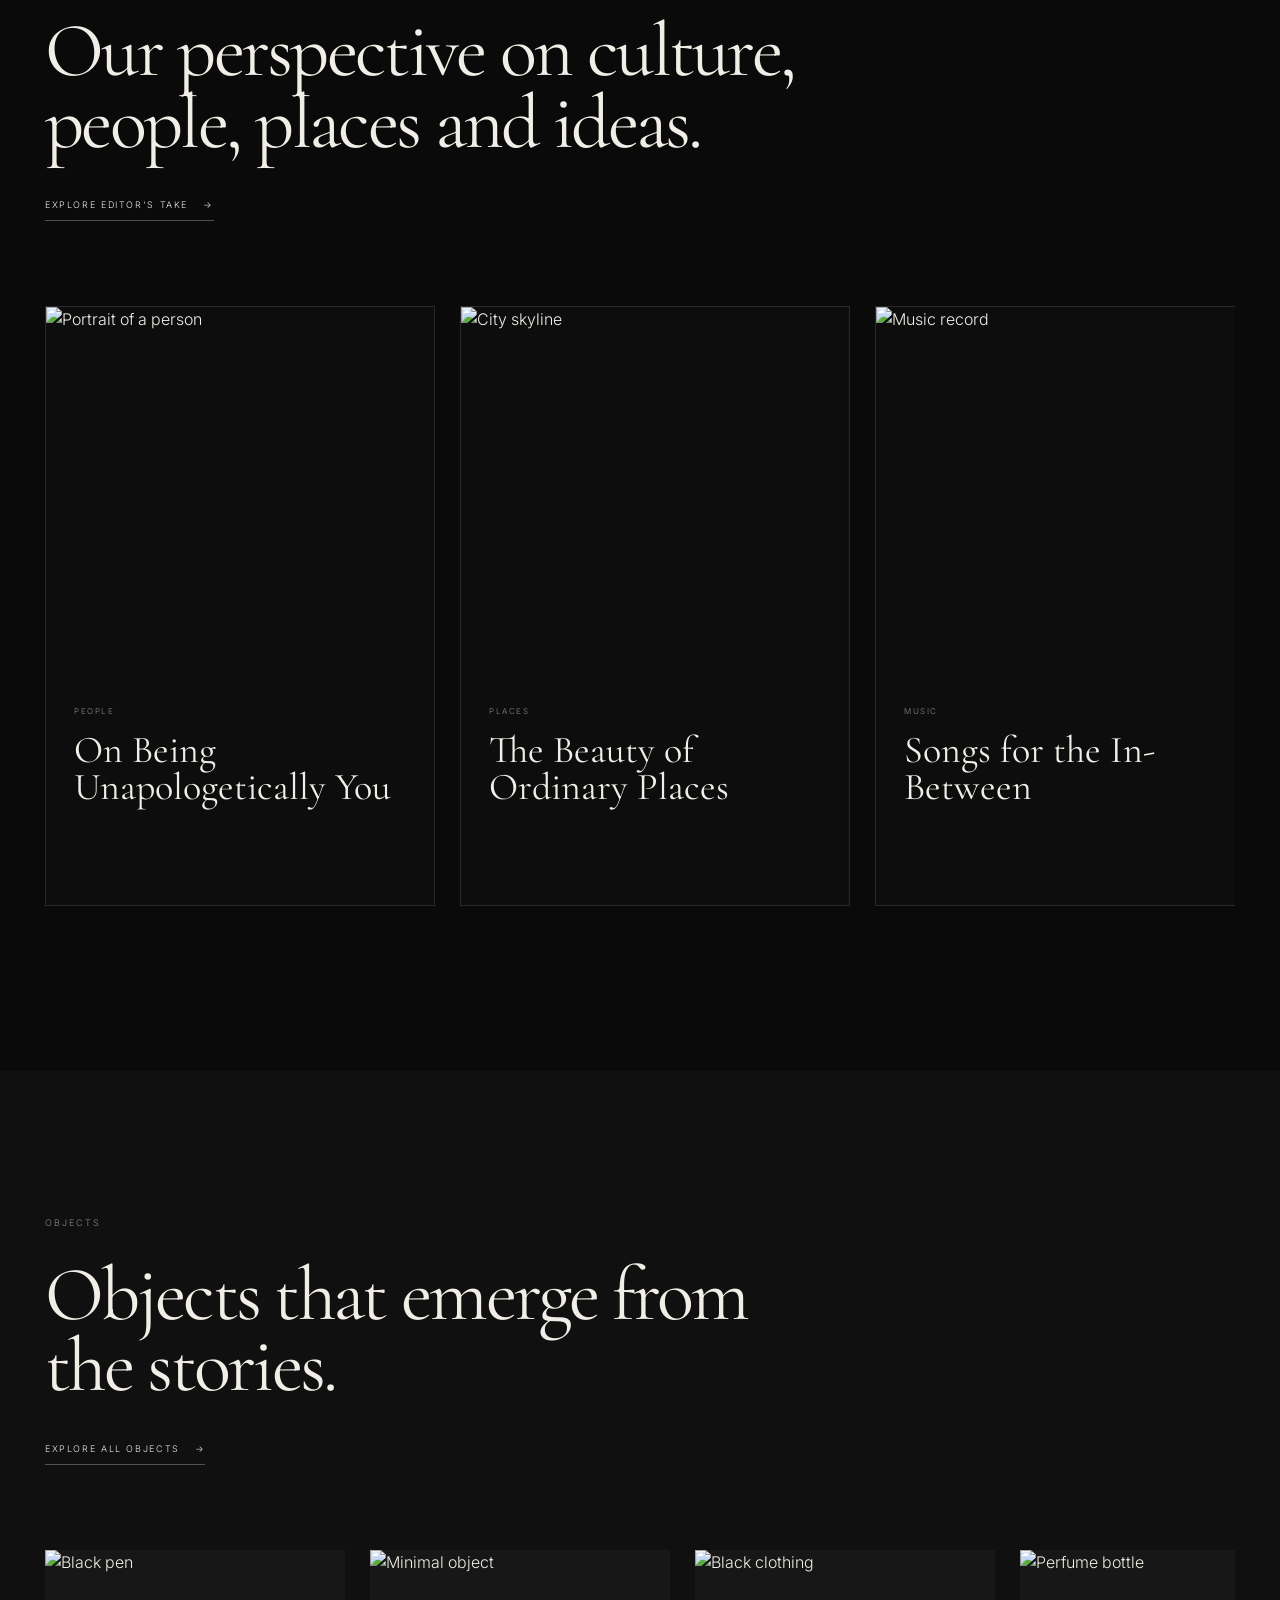
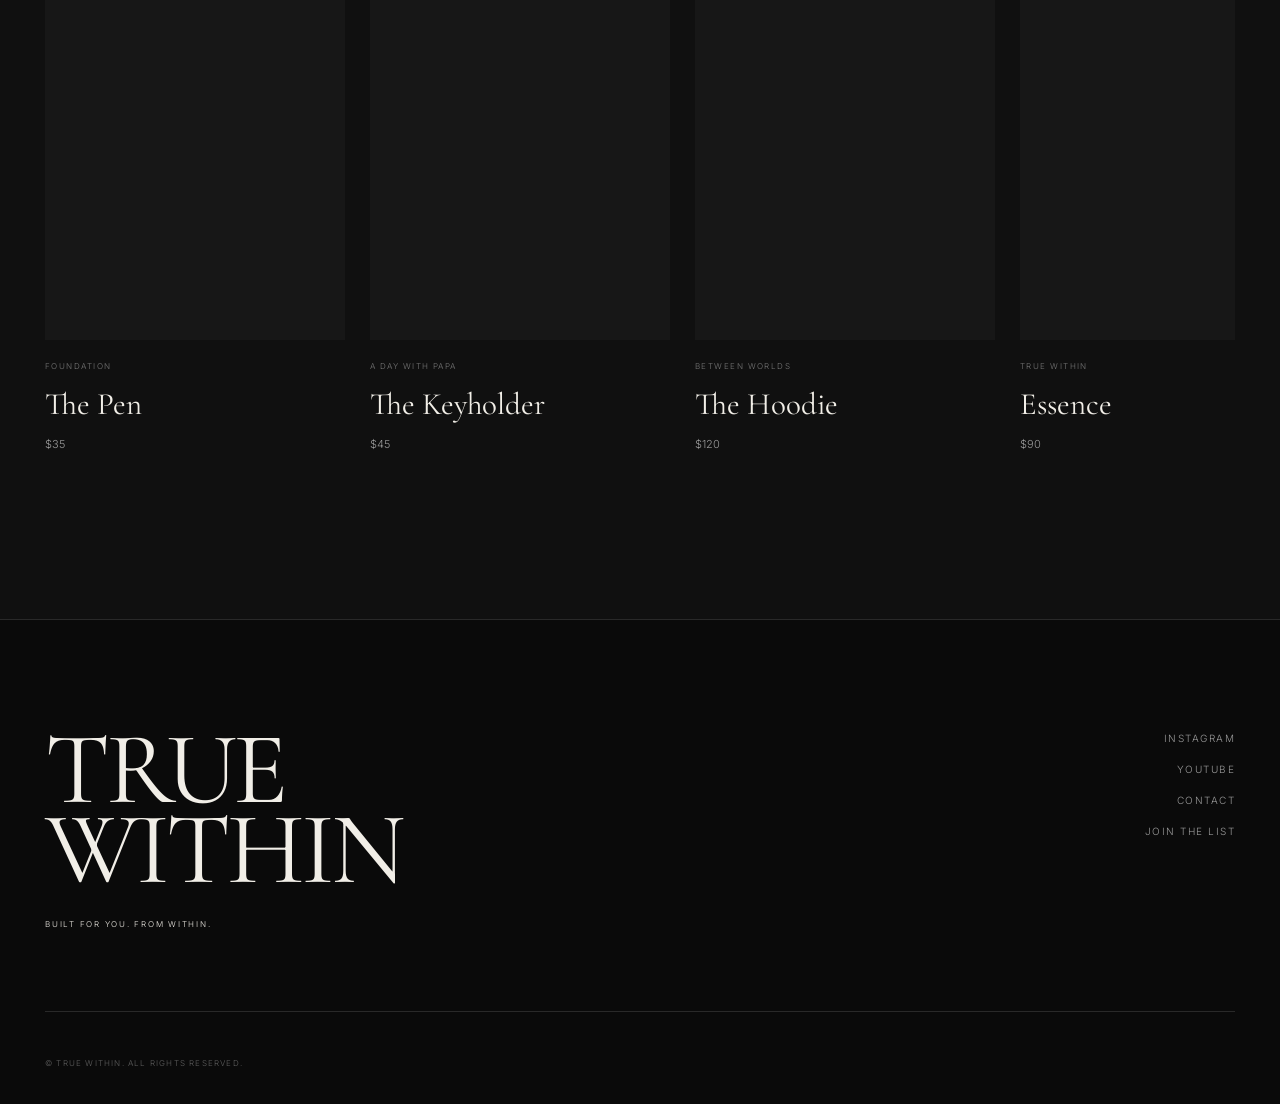
==== commit 594a995f: "add all chnges" ====
--- a/index.html
+++ b/index.html
@@ -99,38 +99,32 @@
 
         <section class="philosophy" id="within">
 
-            <div class="philosophy-image">
-
-                <img
-                    src="philosophy.jpg"
-                    alt="Philosophy"
-                >
-
-            </div>
+            <div class="philosophy-image"></div>
+
+            <div class="philosophy-overlay"></div>
 
             <div class="philosophy-content">
 
-                <p class="section-label">
+                <p class="philosophy-label">
                     THE WORLD
                 </p>
 
                 <h2>
-                    There is more
-                    to you than
-                    what the world
-                    sees.
+                    There is more to<br>
+                    you than what<br>
+                    the world sees.
                 </h2>
 
-                <p class="description">
-                    True Within is a space for the things
-                    that make us human - our stories, our
-                    contradictions, our memories, our people,
-                    and the objects we give meaning to.
+                <p class="philosophy-description">
+                    True Within is a space for the things that make us
+                    human — our stories, our contradictions, our
+                    memories, our people, and the objects we give
+                    meaning to.
                 </p>
 
-                <a href="#stories" class="arrow-link">
-                    OUR PHILOSOPHY
-                    <span>→</span>
+                <a href="#stories" class="philosophy-link">
+                    <span>OUR PHILOSOPHY</span>
+                    <span class="philosophy-arrow">→</span>
                 </a>
 
             </div>
--- a/style.css
+++ b/style.css
@@ -436,53 +436,348 @@
 ========================================= */
 
 .philosophy {
-    display: grid;
-
-    grid-template-columns: 1fr 1fr;
-
-    min-height: 850px;
-}
+    position: relative;
+
+    width: 100%;
+    min-height: 100svh;
+
+    overflow: hidden;
+
+    background: #050505;
+
+    color: #f5f2eb;
+}
+
+
+/* =========================================
+   PHILOSOPHY IMAGE
+========================================= */
 
 .philosophy-image {
-    min-height: 700px;
-
-    overflow: hidden;
-}
-
-.philosophy-image img {
+    position: absolute;
+
+    inset: 0;
+
+    width: 100%;
+    height: 100%;
+
+    background-image: url("philosophy.jpg");
+
+    background-size: cover;
+
+    /*
+       Keeps the person visible toward
+       the upper-middle of the section.
+    */
+    background-position: center 20%;
+
+    background-repeat: no-repeat;
+
+    transform: scale(1.02);
+
     transition: transform 1.2s ease;
 }
 
-.philosophy-image:hover img {
-    transform: scale(1.04);
-}
+
+/* =========================================
+   DARK GRADIENT
+========================================= */
+
+.philosophy-overlay {
+    position: absolute;
+
+    inset: 0;
+
+    z-index: 2;
+
+    background:
+        linear-gradient(
+            to bottom,
+            rgba(0, 0, 0, 0.05) 0%,
+            rgba(0, 0, 0, 0.08) 28%,
+            rgba(0, 0, 0, 0.48) 48%,
+            rgba(0, 0, 0, 0.90) 72%,
+            rgba(0, 0, 0, 0.98) 100%
+        );
+}
+
+
+/* =========================================
+   PHILOSOPHY CONTENT
+========================================= */
 
 .philosophy-content {
+    position: relative;
+
+    z-index: 5;
+
+    min-height: 100svh;
+
     display: flex;
 
     flex-direction: column;
 
-    justify-content: center;
-
-    padding: 80px;
-}
+    justify-content: flex-end;
+
+    padding:
+        0
+        7vw
+        5.5vw;
+}
+
+
+/* =========================================
+   LABEL
+========================================= */
+
+.philosophy-label {
+    margin-bottom: 48px;
+
+    font-family: "Inter", sans-serif;
+
+    font-size: 13px;
+
+    font-weight: 300;
+
+    letter-spacing: 0.22em;
+
+    text-transform: uppercase;
+
+    color: #e5e1d9;
+}
+
+
+/* =========================================
+   HEADING
+========================================= */
 
 .philosophy-content h2 {
-    max-width: 650px;
-}
-
-.description {
-    max-width: 480px;
-
-    margin-top: 45px;
-
-    color: #9b9993;
+    margin: 0;
+
+    max-width: 850px;
+
+    font-family: "Cormorant Garamond", serif;
+
+    font-size: clamp(
+        58px,
+        7.3vw,
+        105px
+    );
+
+    font-weight: 400;
+
+    line-height: 0.94;
+
+    letter-spacing: -0.045em;
+
+    color: #f5f2eb;
+}
+
+
+/* =========================================
+   DESCRIPTION
+========================================= */
+
+.philosophy-description {
+    max-width: 760px;
+
+    margin-top: 55px;
+
+    font-family: "Inter", sans-serif;
+
+    font-size: 18px;
+
+    font-weight: 300;
+
+    line-height: 1.75;
+
+    letter-spacing: 0.01em;
+
+    color: rgba(235, 232, 225, 0.72);
+}
+
+
+/* =========================================
+   PHILOSOPHY LINK
+========================================= */
+
+.philosophy-link {
+    width: 100%;
+
+    display: flex;
+
+    align-items: center;
+
+    gap: 22px;
+
+    margin-top: 70px;
+
+    padding-bottom: 28px;
+
+    border-bottom: 1px solid rgba(255,255,255,0.45);
+
+    font-family: "Inter", sans-serif;
 
     font-size: 13px;
 
-    line-height: 1.9;
-}
-
+    font-weight: 300;
+
+    letter-spacing: 0.25em;
+
+    text-transform: uppercase;
+
+    color: #f5f2eb;
+
+    transition:
+        gap 0.35s ease,
+        border-color 0.35s ease;
+}
+
+.philosophy-link:hover {
+    gap: 35px;
+
+    border-color: white;
+}
+
+
+.philosophy-arrow {
+    font-size: 25px;
+
+    line-height: 1;
+
+    letter-spacing: 0;
+}
+
+
+/* =========================================
+   DESKTOP IMAGE MOVEMENT
+========================================= */
+
+@media (min-width: 1000px) {
+
+    .philosophy:hover .philosophy-image {
+        transform: scale(1.04);
+    }
+
+}
+
+
+/* =========================================
+   TABLET
+========================================= */
+
+@media (max-width: 900px) {
+
+    .philosophy-content {
+        padding:
+            0
+            40px
+            55px;
+    }
+
+    .philosophy-label {
+        margin-bottom: 35px;
+    }
+
+    .philosophy-description {
+        max-width: 650px;
+
+        font-size: 16px;
+    }
+
+    .philosophy-link {
+        margin-top: 55px;
+    }
+
+}
+
+
+/* =========================================
+   MOBILE
+========================================= */
+
+@media (max-width: 600px) {
+
+    .philosophy {
+        min-height: 100svh;
+    }
+
+
+    .philosophy-image {
+        background-position: 58% 10%;
+    }
+
+
+    .philosophy-overlay {
+        background:
+            linear-gradient(
+                to bottom,
+                rgba(0, 0, 0, 0.05) 0%,
+                rgba(0, 0, 0, 0.10) 25%,
+                rgba(0, 0, 0, 0.45) 43%,
+                rgba(0, 0, 0, 0.92) 68%,
+                rgba(0, 0, 0, 0.99) 100%
+            );
+    }
+
+
+    .philosophy-content {
+        min-height: 100svh;
+
+        padding:
+            0
+            24px
+            28px;
+    }
+
+
+    .philosophy-label {
+        margin-bottom: 32px;
+
+        font-size: 10px;
+
+        letter-spacing: 0.2em;
+    }
+
+
+    .philosophy-content h2 {
+        font-size: clamp(
+            47px,
+            12.8vw,
+            72px
+        );
+
+        line-height: 0.94;
+    }
+
+
+    .philosophy-description {
+        margin-top: 38px;
+
+        font-size: 15px;
+
+        line-height: 1.8;
+
+        color: rgba(235, 232, 225, 0.68);
+    }
+
+
+    .philosophy-link {
+        margin-top: 48px;
+
+        padding-bottom: 20px;
+
+        font-size: 10px;
+
+        letter-spacing: 0.22em;
+    }
+
+
+    .philosophy-arrow {
+        font-size: 21px;
+    }
+
+}
 
 /* =========================================
    SECTION INTRO
@@ -825,18 +1120,6 @@
         padding: 105px 25px;
     }
 
-    .philosophy {
-        grid-template-columns: 1fr;
-    }
-
-    .philosophy-image {
-        min-height: 600px;
-    }
-
-    .philosophy-content {
-        padding: 90px 25px;
-    }
-
     footer {
         padding: 90px 25px 30px;
     }
@@ -880,14 +1163,6 @@
         padding: 85px 20px;
     }
 
-    .philosophy-image {
-        min-height: 480px;
-    }
-
-    .philosophy-content {
-        padding: 75px 20px;
-    }
-
     h2 {
         font-size: 52px;
     }
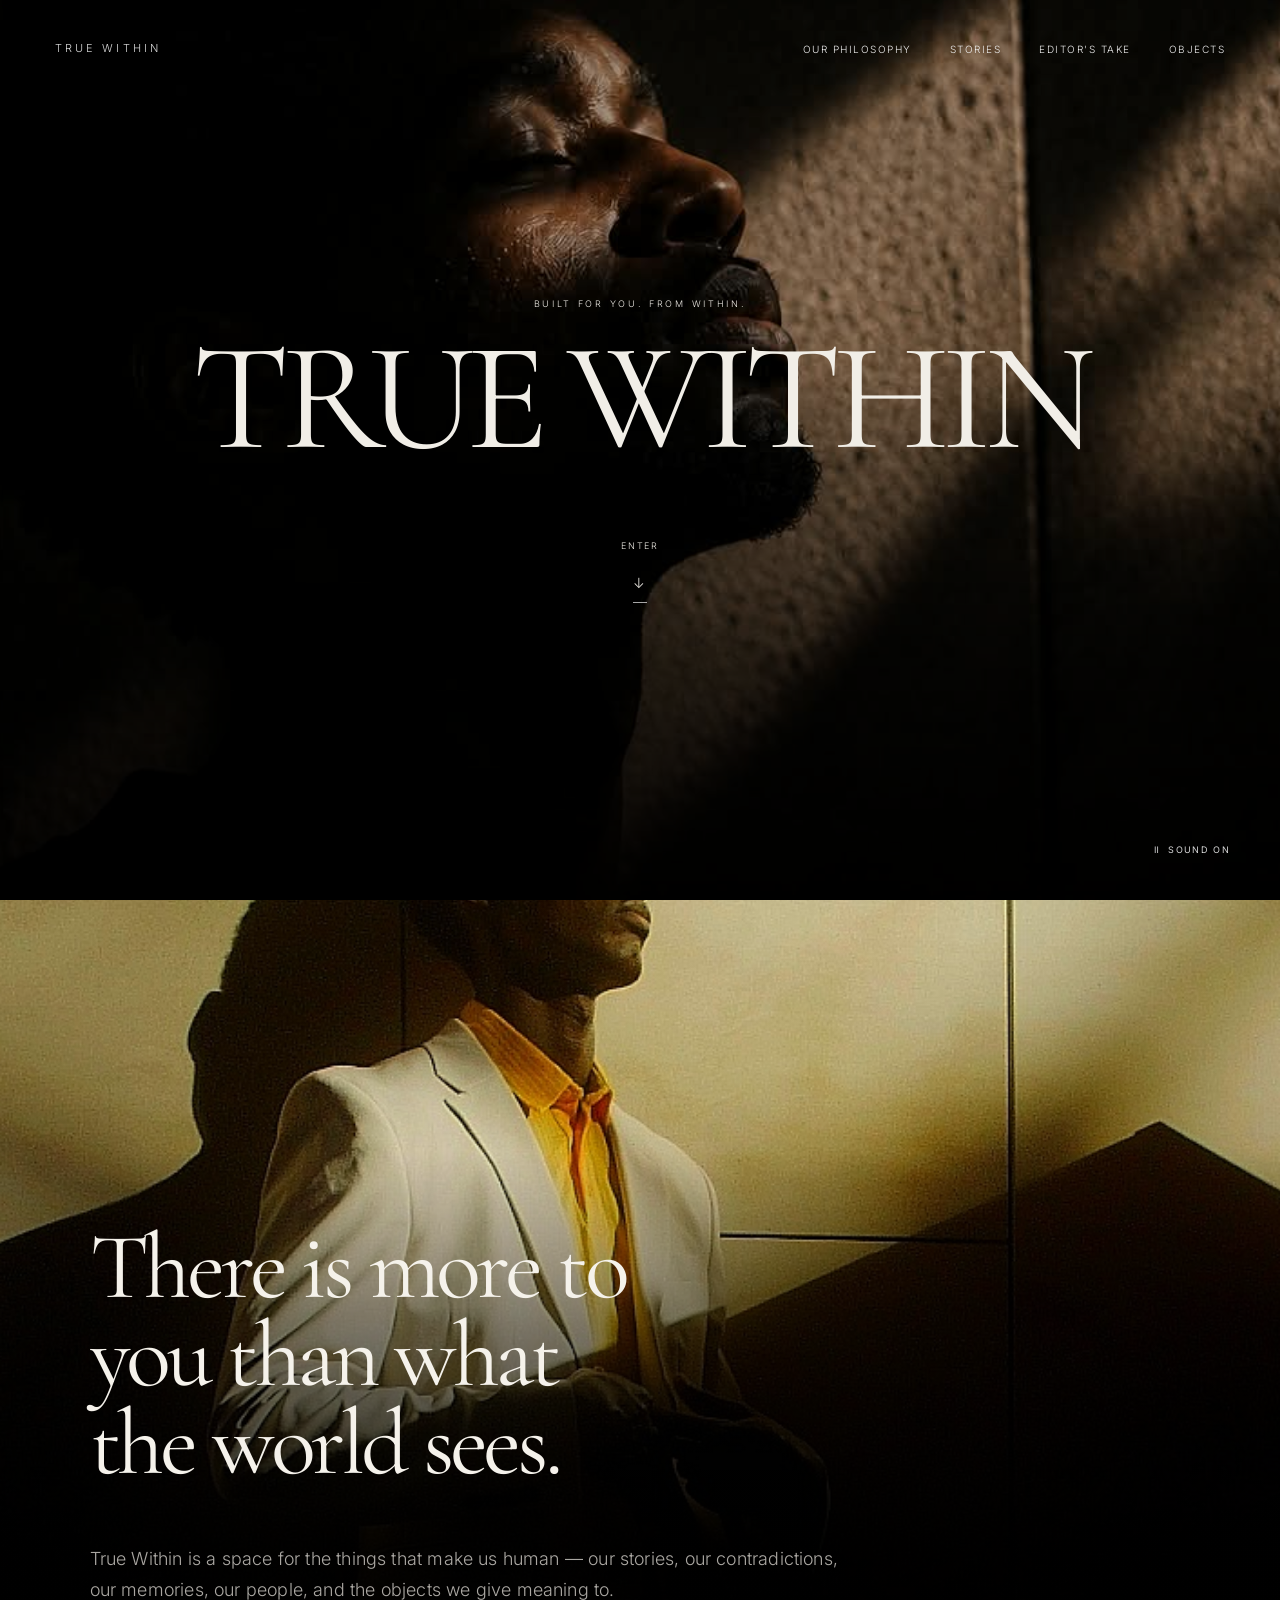
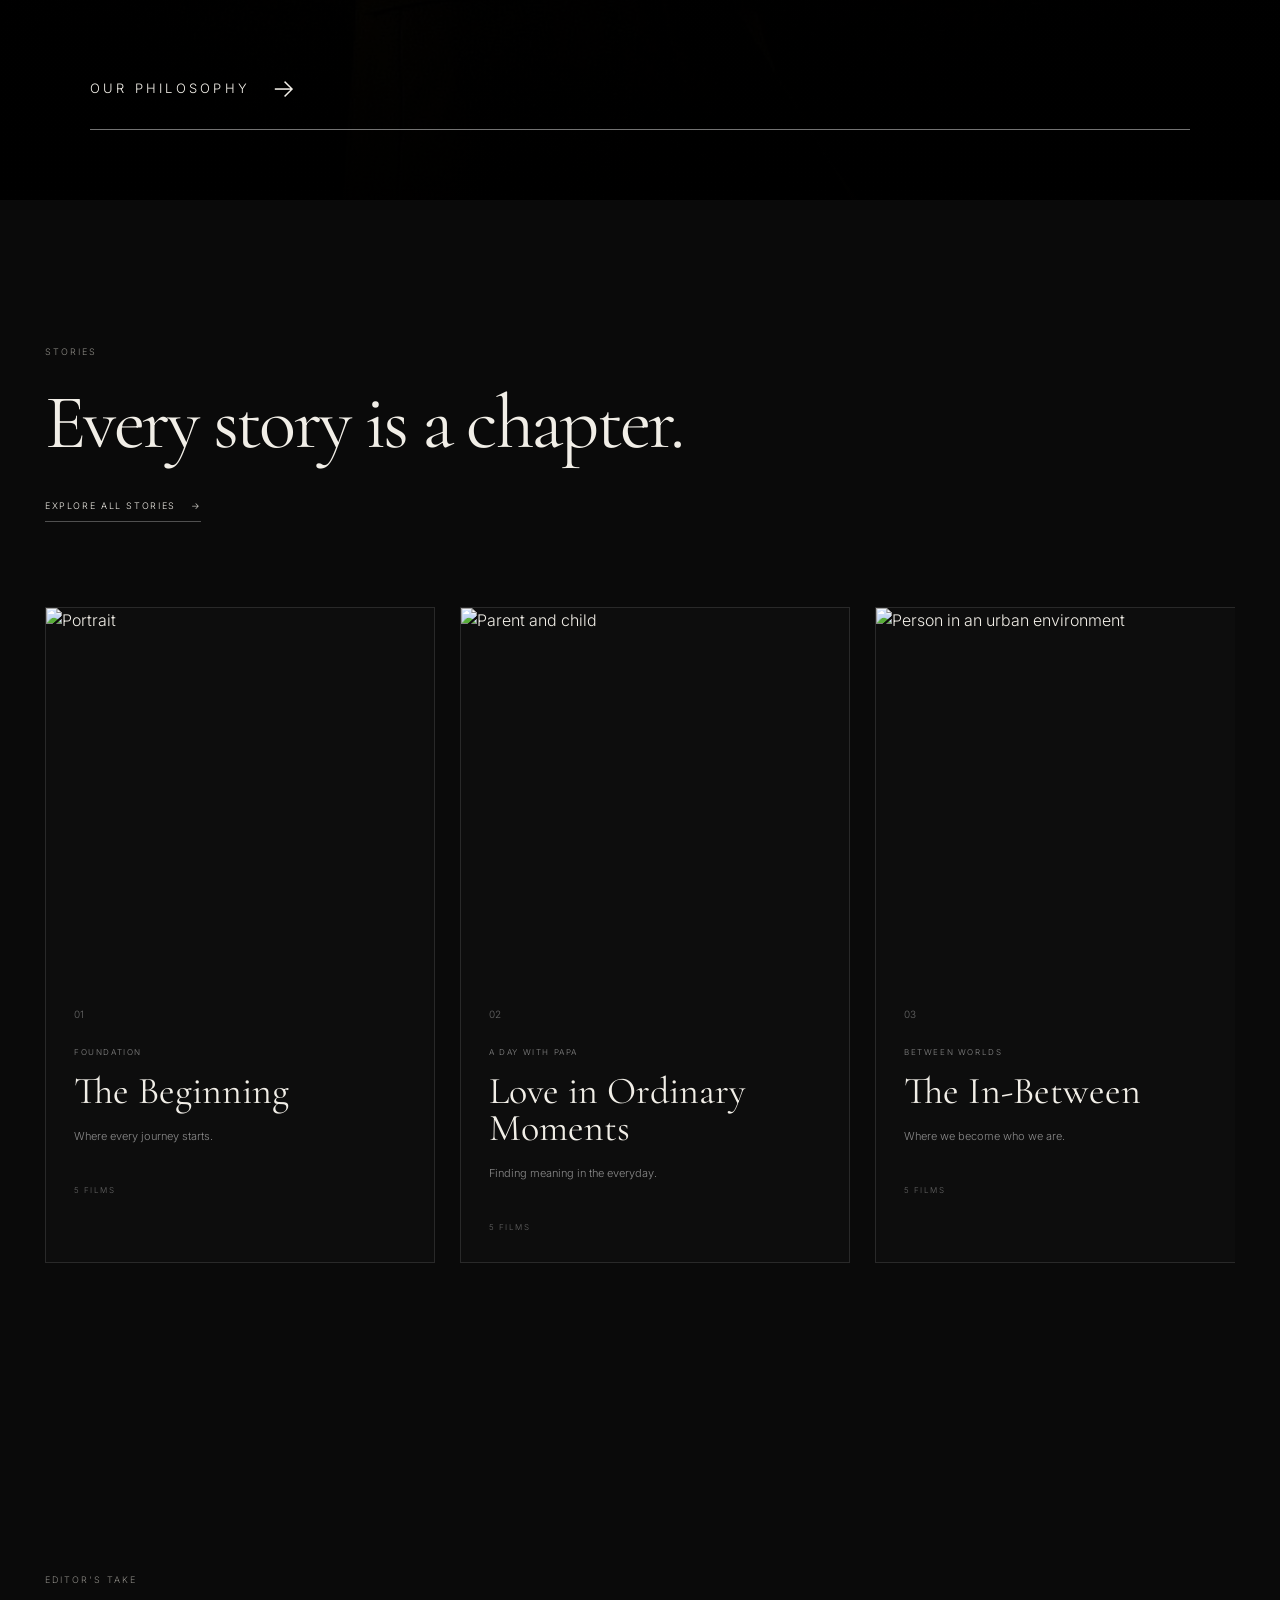
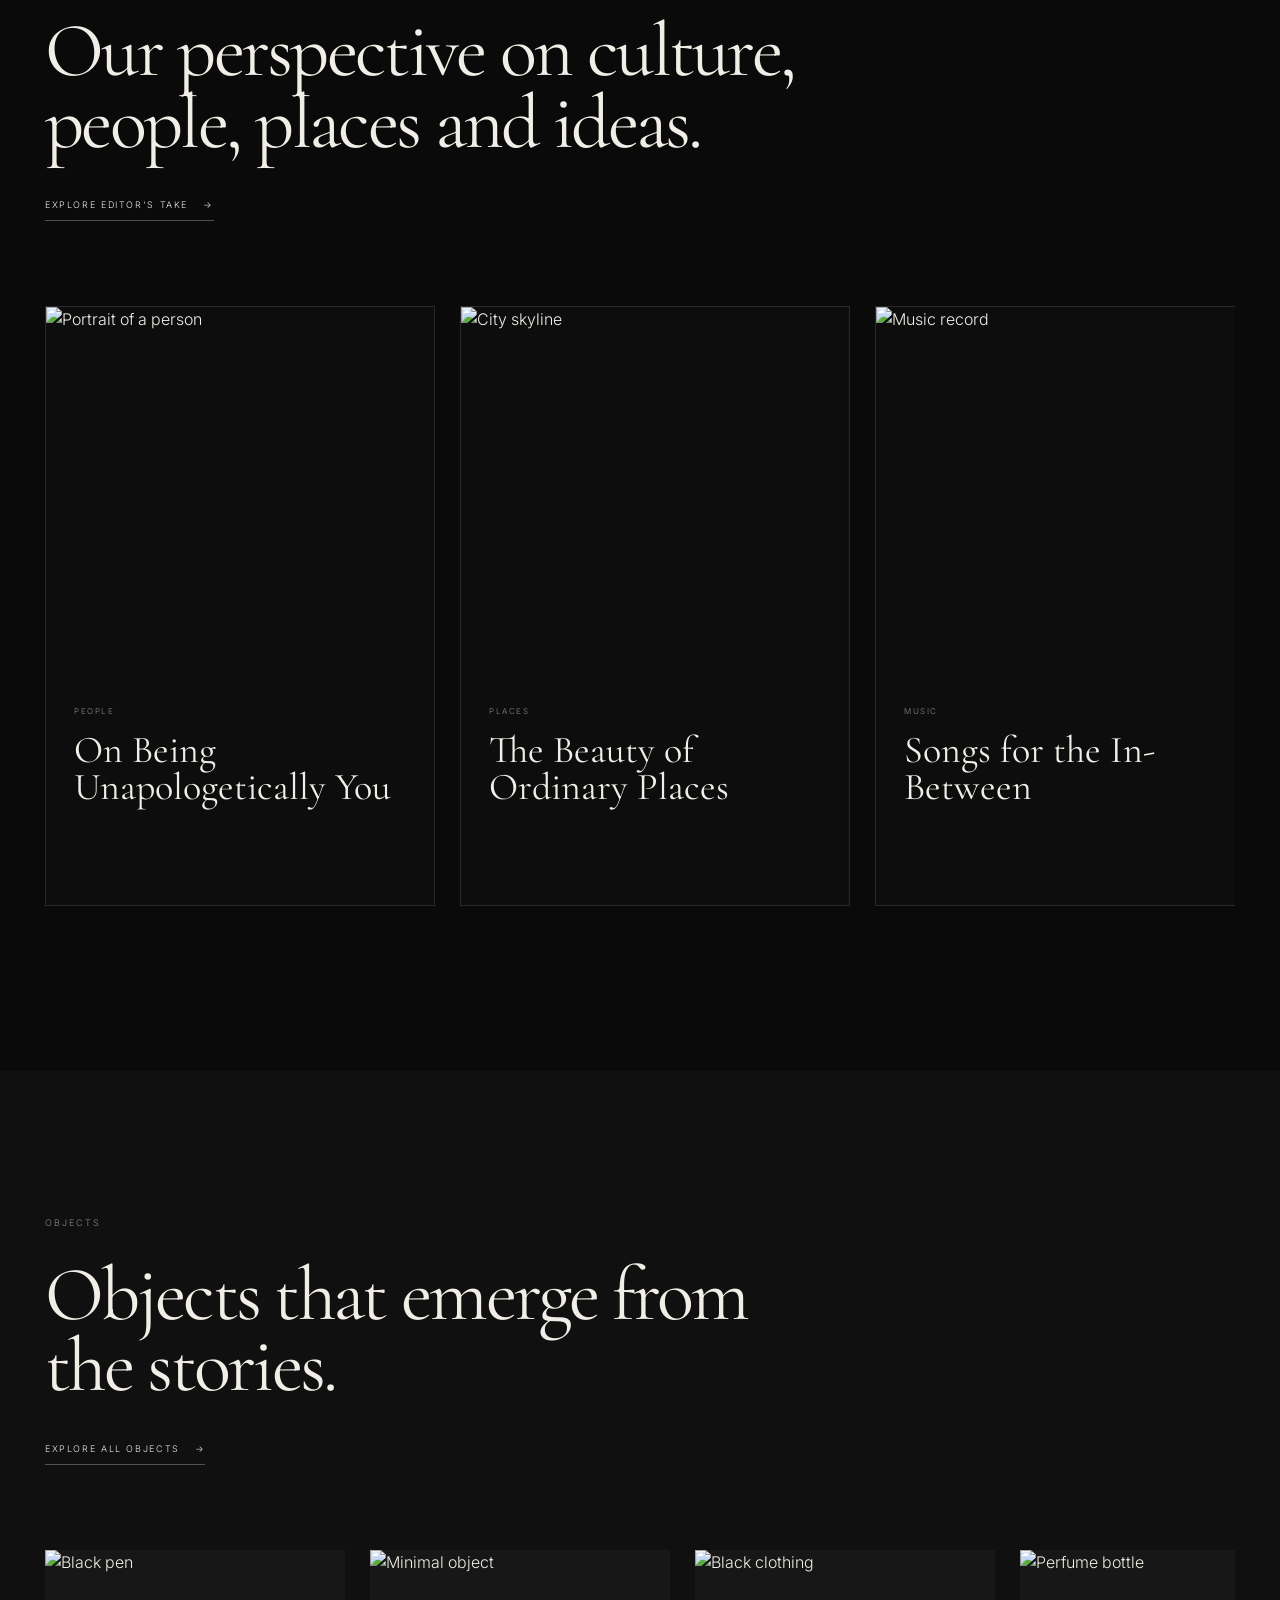
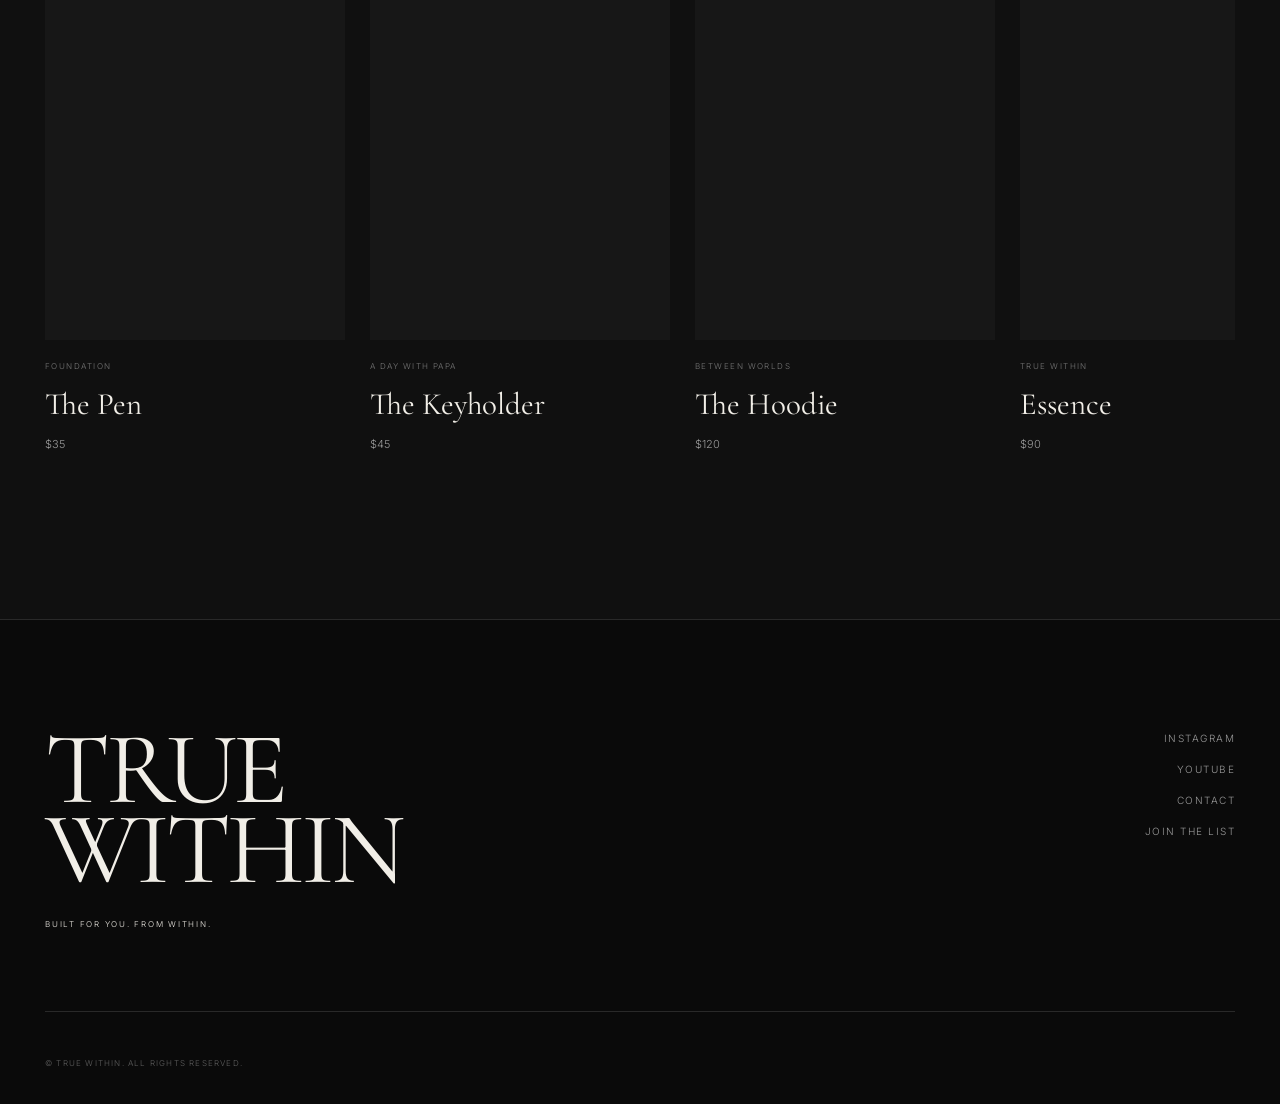
==== commit d46f96bd: "add all changes" ====
--- a/index.html
+++ b/index.html
@@ -29,10 +29,10 @@
         </a>
 
         <nav class="desktop-nav">
+            <a href="#within">Our Philosophy</a>
             <a href="#stories">Stories</a>
             <a href="#editors-take">Editor's Take</a>
             <a href="#objects">Objects</a>
-            <a href="#within">Within</a>
         </nav>
 
         <button class="menu-button" id="menuButton">
@@ -50,10 +50,10 @@
             CLOSE
         </button>
 
+        <a href="#within">Our Philosophy</a>
         <a href="#stories">Stories</a>
         <a href="#editors-take">Editor's Take</a>
         <a href="#objects">Objects</a>
-        <a href="#within">Within</a>
 
     </div>
 
@@ -106,7 +106,7 @@
             <div class="philosophy-content">
 
                 <p class="philosophy-label">
-                    THE WORLD
+                    
                 </p>
 
                 <h2>
--- a/style.css
+++ b/style.css
@@ -59,7 +59,7 @@
     justify-content: space-between;
     align-items: center;
 
-    padding: 28px 45px;
+    padding: 40px 55px;
 
     transition:
         transform 0.45s ease,
@@ -72,10 +72,12 @@
 }
 
 .logo {
-    font-size: 13px;
-    font-weight: 500;
-
-    letter-spacing: 0.22em;
+    font-size: 11px;
+    font-weight: 300;
+
+    letter-spacing: 0.28em;
+
+    color: rgba(255, 255, 255, 0.85);
 }
 
 .desktop-nav {
@@ -201,7 +203,7 @@
 .hero {
     position: relative;
 
-    height: 100vh;
+    height: 100svh;
 
     min-height: 650px;
 
@@ -248,9 +250,10 @@
     background:
         linear-gradient(
             to bottom,
-            rgba(0, 0, 0, 0.35),
-            rgba(0, 0, 0, 0.25) 40%,
-            rgba(0, 0, 0, 0.72)
+            rgba(0, 0, 0, 0.25),
+            rgba(0, 0, 0, 0.15) 40%,
+            rgba(0, 0, 0, 0.65) 75%,
+            rgba(0, 0, 0, 0.9)
         );
 }
 
@@ -321,7 +324,7 @@
 
     gap: 10px;
 
-    margin-top: 45px;
+    margin-top: 80px;
 
     font-size: 9px;
 
@@ -336,15 +339,21 @@
 
 .enter-label {
     padding-bottom: 8px;
+}
+
+.enter-arrow {
+    padding-bottom: 8px;
 
     border-bottom: 1px solid rgba(255,255,255,0.65);
+
+    font-size: 14px;
 }
 
 .sound {
     position: absolute;
 
-    right: 35px;
-    bottom: 30px;
+    right: 50px;
+    bottom: 45px;
 
     z-index: 10;
 
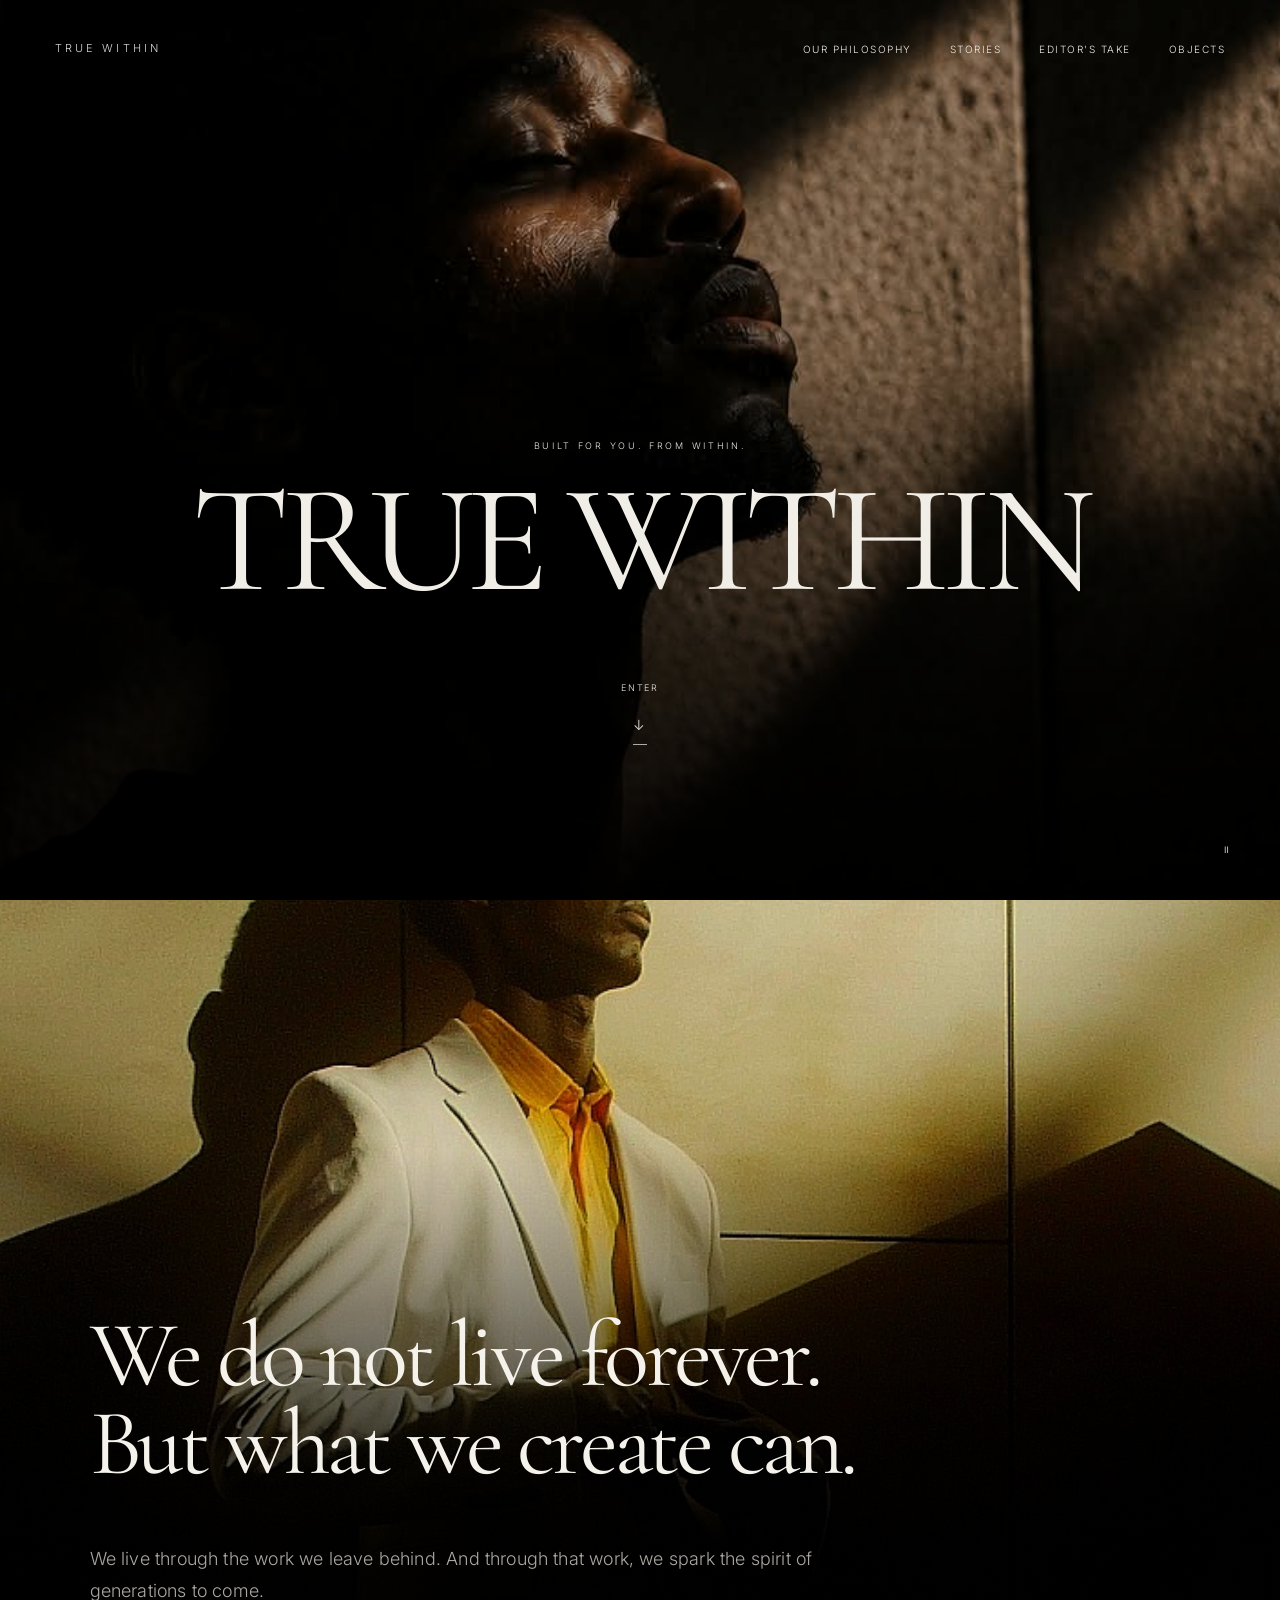
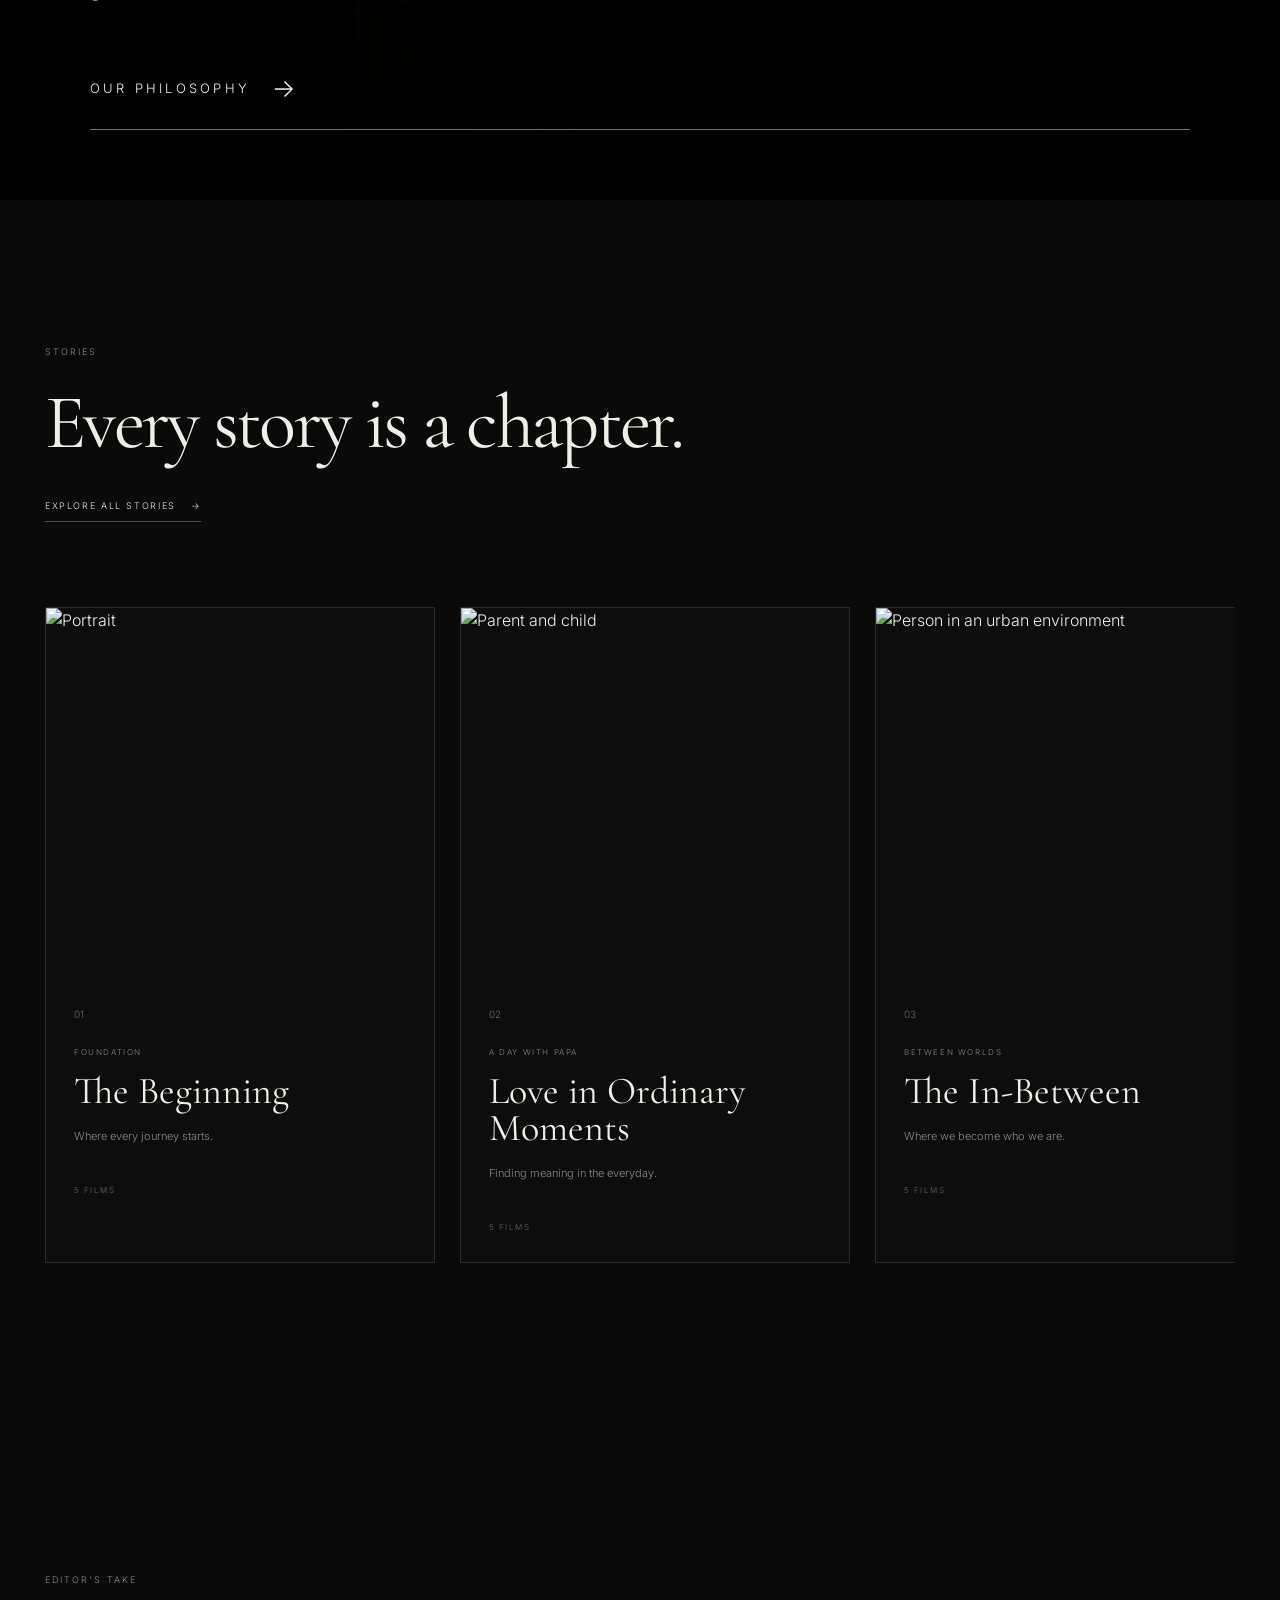
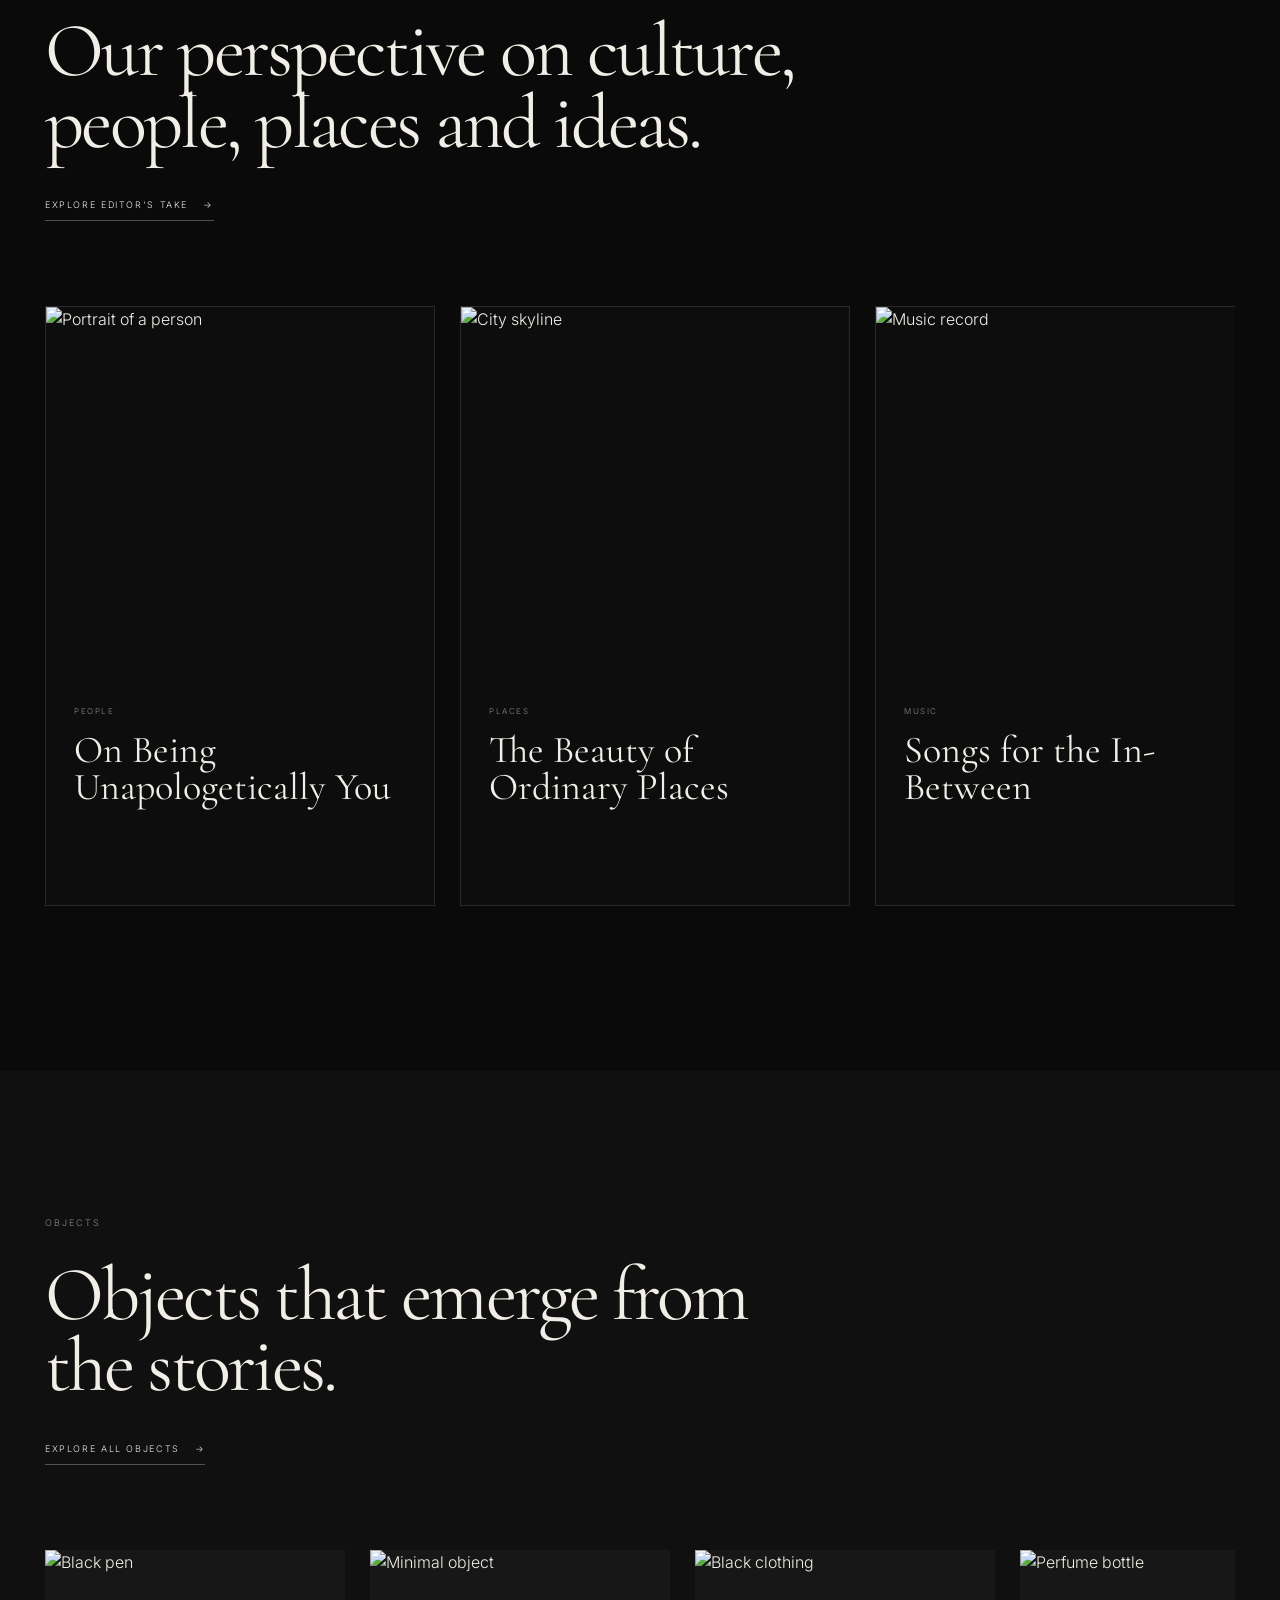
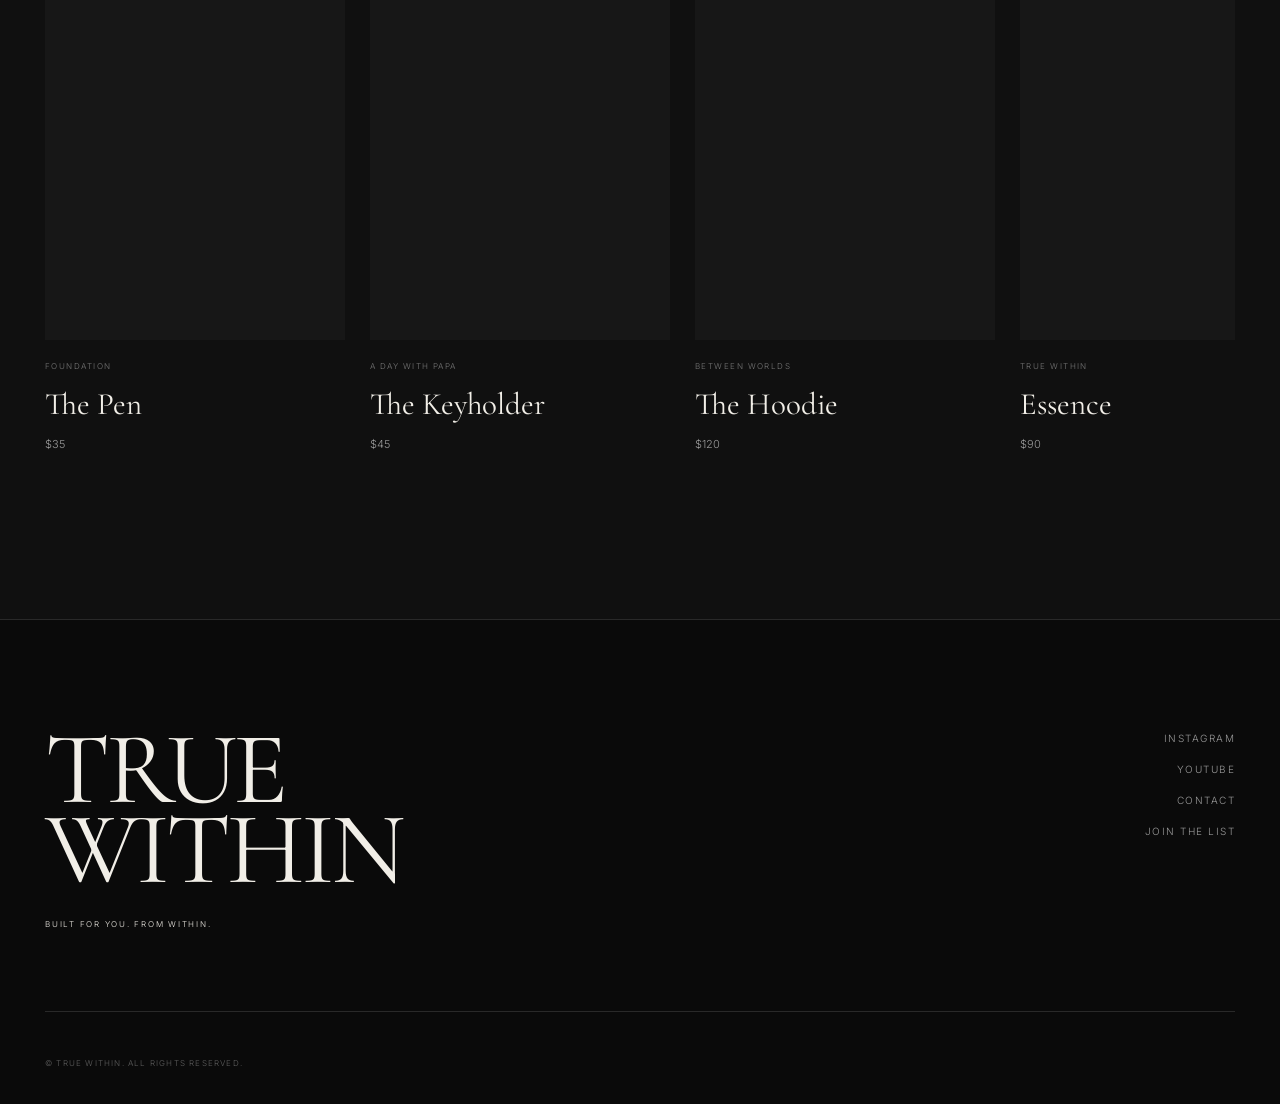
==== commit 7cb1c9ca: "add all changes" ====
--- a/index.html
+++ b/index.html
@@ -89,7 +89,6 @@
 
             <button class="sound" id="soundButton">
                 <span>Ⅱ</span>
-                SOUND ON
             </button>
 
         </section>
@@ -110,22 +109,23 @@
                 </p>
 
                 <h2>
-                    There is more to<br>
-                    you than what<br>
-                    the world sees.
+                    We do not live forever.<br>
+                    But what we create can.
                 </h2>
 
                 <p class="philosophy-description">
-                    True Within is a space for the things that make us
-                    human — our stories, our contradictions, our
-                    memories, our people, and the objects we give
-                    meaning to.
+                    We live through the work we leave behind.
+                    And through that work, we spark the spirit
+                    of generations to come.
                 </p>
 
-                <a href="#stories" class="philosophy-link">
-                    <span>OUR PHILOSOPHY</span>
-                    <span class="philosophy-arrow">→</span>
-                </a>
+                <a
+    href="philosophy.html"
+    class="philosophy-link"
+>
+    <span>OUR PHILOSOPHY</span>
+    <span class="philosophy-arrow">→</span>
+</a>
 
             </div>
 
--- a/style.css
+++ b/style.css
@@ -209,10 +209,12 @@
 
     display: flex;
 
-    align-items: center;
+    align-items: flex-end;
     justify-content: center;
 
     overflow: hidden;
+
+    padding-bottom: 15vh;
 }
 
 .hero-image {
@@ -221,7 +223,7 @@
     inset: -4%;
 
     background-image:
-        url("hero.jpg");
+        url("images/hero.jpg");
 
     background-size: cover;
 
@@ -303,6 +305,8 @@
     line-height: 0.78;
 
     letter-spacing: -0.055em;
+
+    text-transform: uppercase;
 }
 
 .hero-subtitle {
@@ -470,7 +474,7 @@
     width: 100%;
     height: 100%;
 
-    background-image: url("philosophy.jpg");
+    background-image: url("images/philosophy.jpg");
 
     background-size: cover;
 
@@ -1153,6 +1157,8 @@
         font-size: 70px;
 
         letter-spacing: -0.06em;
+
+        text-transform: uppercase;
     }
 
     .eyebrow {
@@ -1219,3 +1225,311 @@
     }
 
 }
+
+/* =====================================================
+   TRUE WITHIN — PHILOSOPHY PAGE
+===================================================== */
+
+.philosophy-page {
+    margin: 0;
+    padding: 0;
+    background: #050505;
+    color: #f5f2eb;
+    font-family: "Inter", sans-serif;
+    overflow-x: hidden;
+}
+
+.philosophy-page a {
+    text-decoration: none;
+}
+
+.philosophy-hero {
+    position: relative;
+    width: 100%;
+    min-height: 100svh;
+    overflow: hidden;
+    background: #050505;
+}
+
+.philosophy-background {
+    position: absolute;
+    inset: 0;
+    width: 100%;
+    height: 100%;
+    background-image: url("images/philosophy.jpg");
+    background-size: cover;
+    background-position: center 20%;
+    background-repeat: no-repeat;
+    transform: scale(1.03);
+    animation: philosophyImageIn 2s ease-out forwards;
+}
+
+@keyframes philosophyImageIn {
+    from {
+        opacity: 0;
+        transform: scale(1.08);
+    }
+    to {
+        opacity: 1;
+        transform: scale(1.03);
+    }
+}
+
+.philosophy-dark {
+    position: absolute;
+    inset: 0;
+    z-index: 1;
+    background: linear-gradient(
+        to bottom,
+        rgba(0, 0, 0, 0.20) 0%,
+        rgba(0, 0, 0, 0.10) 25%,
+        rgba(0, 0, 0, 0.25) 40%,
+        rgba(0, 0, 0, 0.72) 62%,
+        rgba(0, 0, 0, 0.96) 82%,
+        rgba(0, 0, 0, 1) 100%
+    );
+}
+
+.philosophy-nav {
+    position: absolute;
+    top: 0;
+    left: 0;
+    width: 100%;
+    box-sizing: border-box;
+    padding: 38px 55px;
+    display: flex;
+    justify-content: space-between;
+    align-items: center;
+    z-index: 10;
+}
+
+.philosophy-logo {
+    color: #f5f2eb;
+    font-size: 16px;
+    font-weight: 300;
+    letter-spacing: 0.22em;
+    transition: opacity 0.3s ease;
+}
+
+.philosophy-logo:hover {
+    opacity: 0.6;
+}
+
+.close-button {
+    color: #f5f2eb;
+    font-size: 12px;
+    font-weight: 300;
+    letter-spacing: 0.22em;
+    transition: opacity 0.3s ease;
+}
+
+.close-button:hover {
+    opacity: 0.55;
+}
+
+.philosophy-content {
+    position: relative;
+    z-index: 5;
+    width: 100%;
+    min-height: 100svh;
+    box-sizing: border-box;
+    padding: 0 7vw 70px;
+    display: flex;
+    flex-direction: column;
+    justify-content: flex-end;
+    align-items: flex-start;
+}
+
+.philosophy-kicker {
+    margin: 0 0 35px;
+    font-size: 12px;
+    font-weight: 300;
+    letter-spacing: 0.28em;
+    text-transform: uppercase;
+    color: rgba(245,242,235,0.78);
+}
+
+.philosophy-content h1 {
+    margin: 0;
+    max-width: 950px;
+    font-family: "Cormorant Garamond", serif;
+    font-size: clamp(60px, 7.2vw, 115px);
+    font-weight: 400;
+    line-height: 0.90;
+    letter-spacing: -0.045em;
+    color: #f5f2eb;
+}
+
+.philosophy-divider {
+    width: 52px;
+    height: 1px;
+    margin-top: 48px;
+    background: rgba(245,242,235,0.75);
+}
+
+.philosophy-copy {
+    width: min(650px, 100%);
+    margin-top: 35px;
+}
+
+.philosophy-copy p {
+    margin: 0 0 28px;
+    font-size: 16px;
+    font-weight: 300;
+    line-height: 1.75;
+    letter-spacing: 0.01em;
+    color: rgba(245,242,235,0.78);
+}
+
+.philosophy-closing {
+    display: flex;
+    align-items: flex-start;
+    gap: 28px;
+    width: min(750px, 100%);
+    margin-top: 35px;
+}
+
+.closing-line {
+    flex-shrink: 0;
+    width: 1px;
+    min-height: 105px;
+    background: rgba(245,242,235,0.75);
+}
+
+.philosophy-closing p {
+    margin: 0;
+    font-family: "Cormorant Garamond", serif;
+    font-size: clamp(27px, 3vw, 43px);
+    font-weight: 300;
+    line-height: 1.05;
+    letter-spacing: -0.02em;
+    color: #f5f2eb;
+}
+
+.scroll-indicator {
+    position: absolute;
+    right: 55px;
+    bottom: 45px;
+    z-index: 8;
+    display: flex;
+    align-items: center;
+    gap: 12px;
+    color: rgba(245,242,235,0.65);
+    font-size: 9px;
+    font-weight: 300;
+    letter-spacing: 0.22em;
+}
+
+.scroll-arrow {
+    font-size: 18px;
+    line-height: 1;
+    animation: scrollArrow 2s ease-in-out infinite;
+}
+
+@keyframes scrollArrow {
+    0%, 100% {
+        transform: translateY(0);
+    }
+    50% {
+        transform: translateY(6px);
+    }
+}
+
+@media (min-width: 1000px) {
+    .philosophy-background {
+        transition: transform 1.5s ease;
+    }
+    .philosophy-hero:hover .philosophy-background {
+        transform: scale(1.045);
+    }
+}
+
+@media (max-width: 900px) {
+    .philosophy-nav {
+        padding: 30px 35px;
+    }
+    .philosophy-content {
+        padding: 0 35px 55px;
+    }
+    .philosophy-content h1 {
+        font-size: clamp(55px, 9vw, 85px);
+    }
+    .philosophy-copy {
+        width: 90%;
+    }
+    .scroll-indicator {
+        right: 35px;
+        bottom: 30px;
+    }
+}
+
+@media (max-width: 600px) {
+    .philosophy-hero {
+        min-height: 100svh;
+    }
+    .philosophy-nav {
+        padding: 26px 24px;
+    }
+    .philosophy-logo {
+        font-size: 11px;
+        letter-spacing: 0.2em;
+    }
+    .close-button {
+        font-size: 9px;
+        letter-spacing: 0.18em;
+    }
+    .philosophy-background {
+        background-position: 57% 12%;
+    }
+    .philosophy-dark {
+        background: linear-gradient(
+            to bottom,
+            rgba(0, 0, 0, 0.10) 0%,
+            rgba(0, 0, 0, 0.12) 28%,
+            rgba(0, 0, 0, 0.35) 45%,
+            rgba(0, 0, 0, 0.82) 65%,
+            rgba(0, 0, 0, 0.98) 82%,
+            rgba(0, 0, 0, 1) 100%
+        );
+    }
+    .philosophy-content {
+        min-height: 100svh;
+        padding: 0 24px 35px;
+    }
+    .philosophy-kicker {
+        margin-bottom: 28px;
+        font-size: 9px;
+        letter-spacing: 0.22em;
+    }
+    .philosophy-content h1 {
+        max-width: 100%;
+        font-size: clamp(48px, 13vw, 72px);
+        line-height: 0.93;
+        letter-spacing: -0.04em;
+    }
+    .philosophy-divider {
+        margin-top: 35px;
+    }
+    .philosophy-copy {
+        margin-top: 28px;
+    }
+    .philosophy-copy p {
+        margin-bottom: 20px;
+        font-size: 14px;
+        line-height: 1.7;
+    }
+    .philosophy-closing {
+        margin-top: 28px;
+        gap: 18px;
+    }
+    .closing-line {
+        min-height: 100px;
+    }
+    .philosophy-closing p {
+        font-size: 27px;
+        line-height: 1.05;
+    }
+    .scroll-indicator {
+        display: none;
+    }
+}
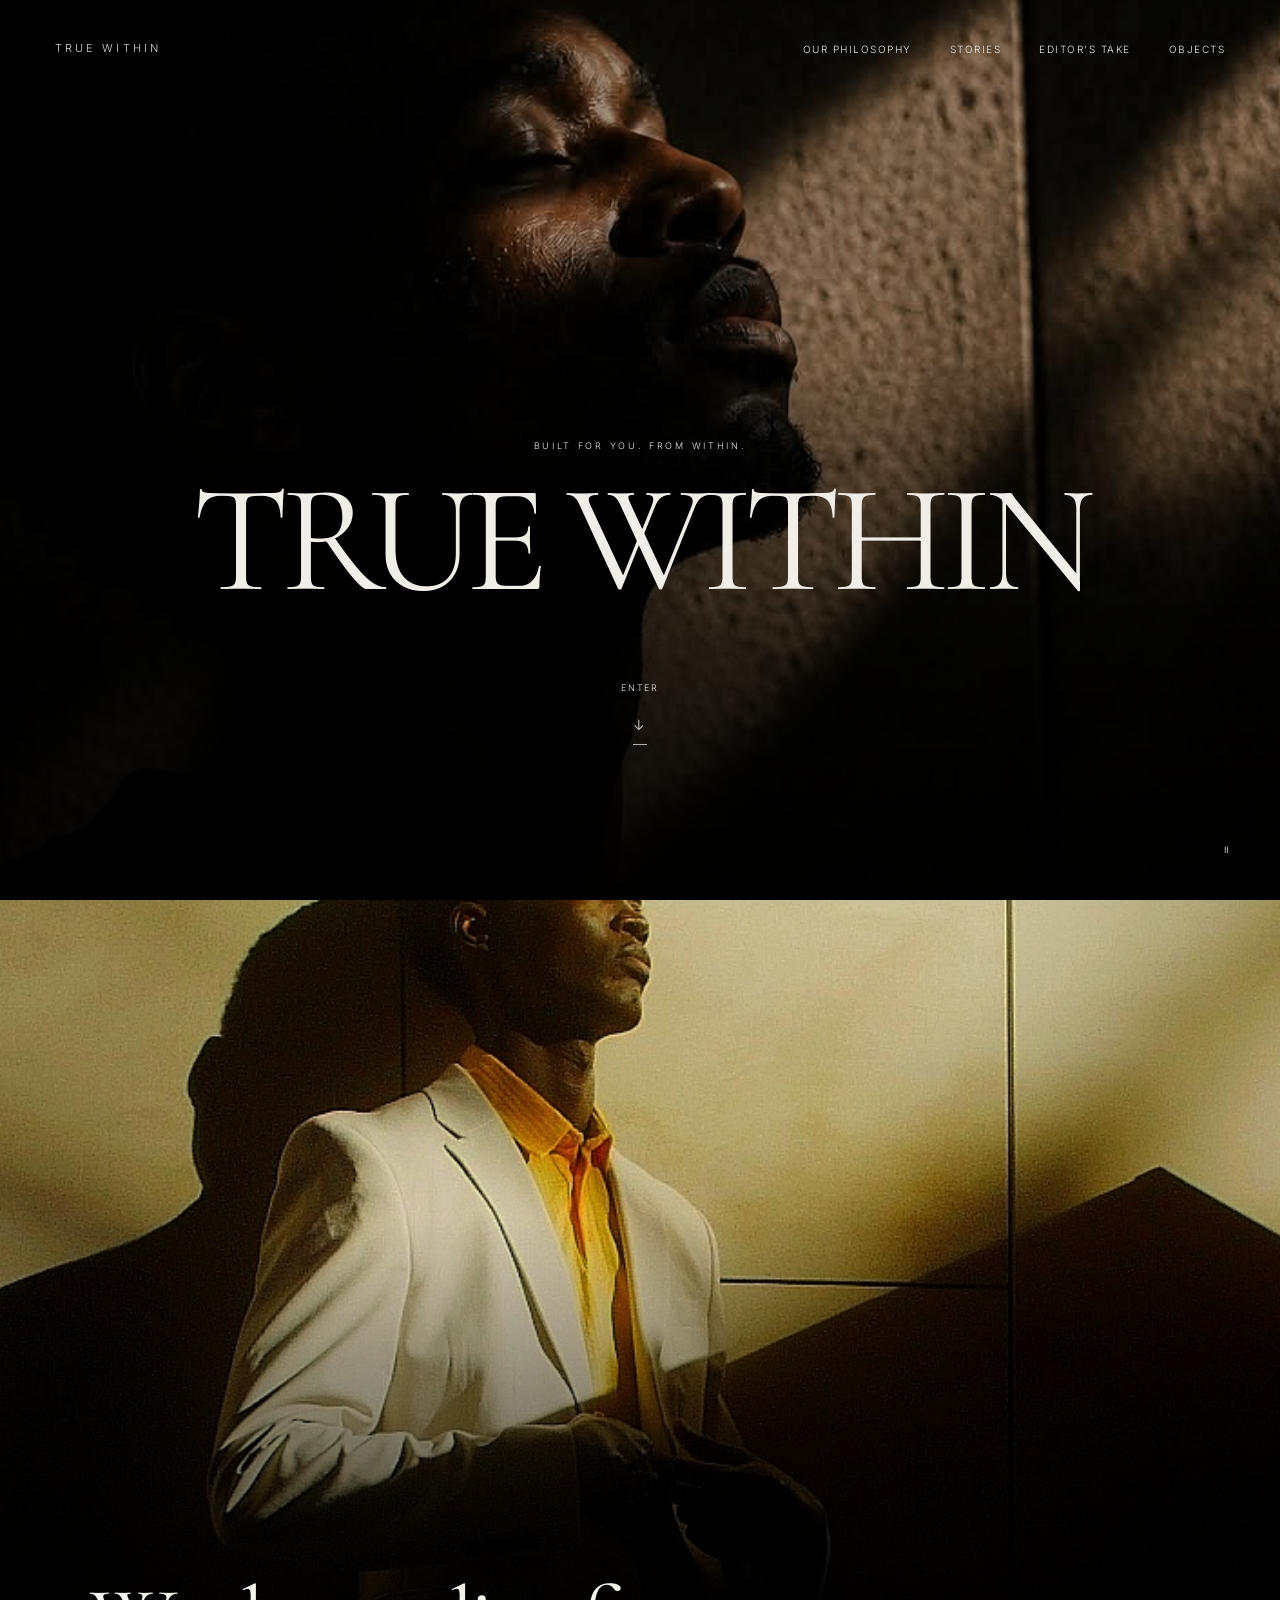
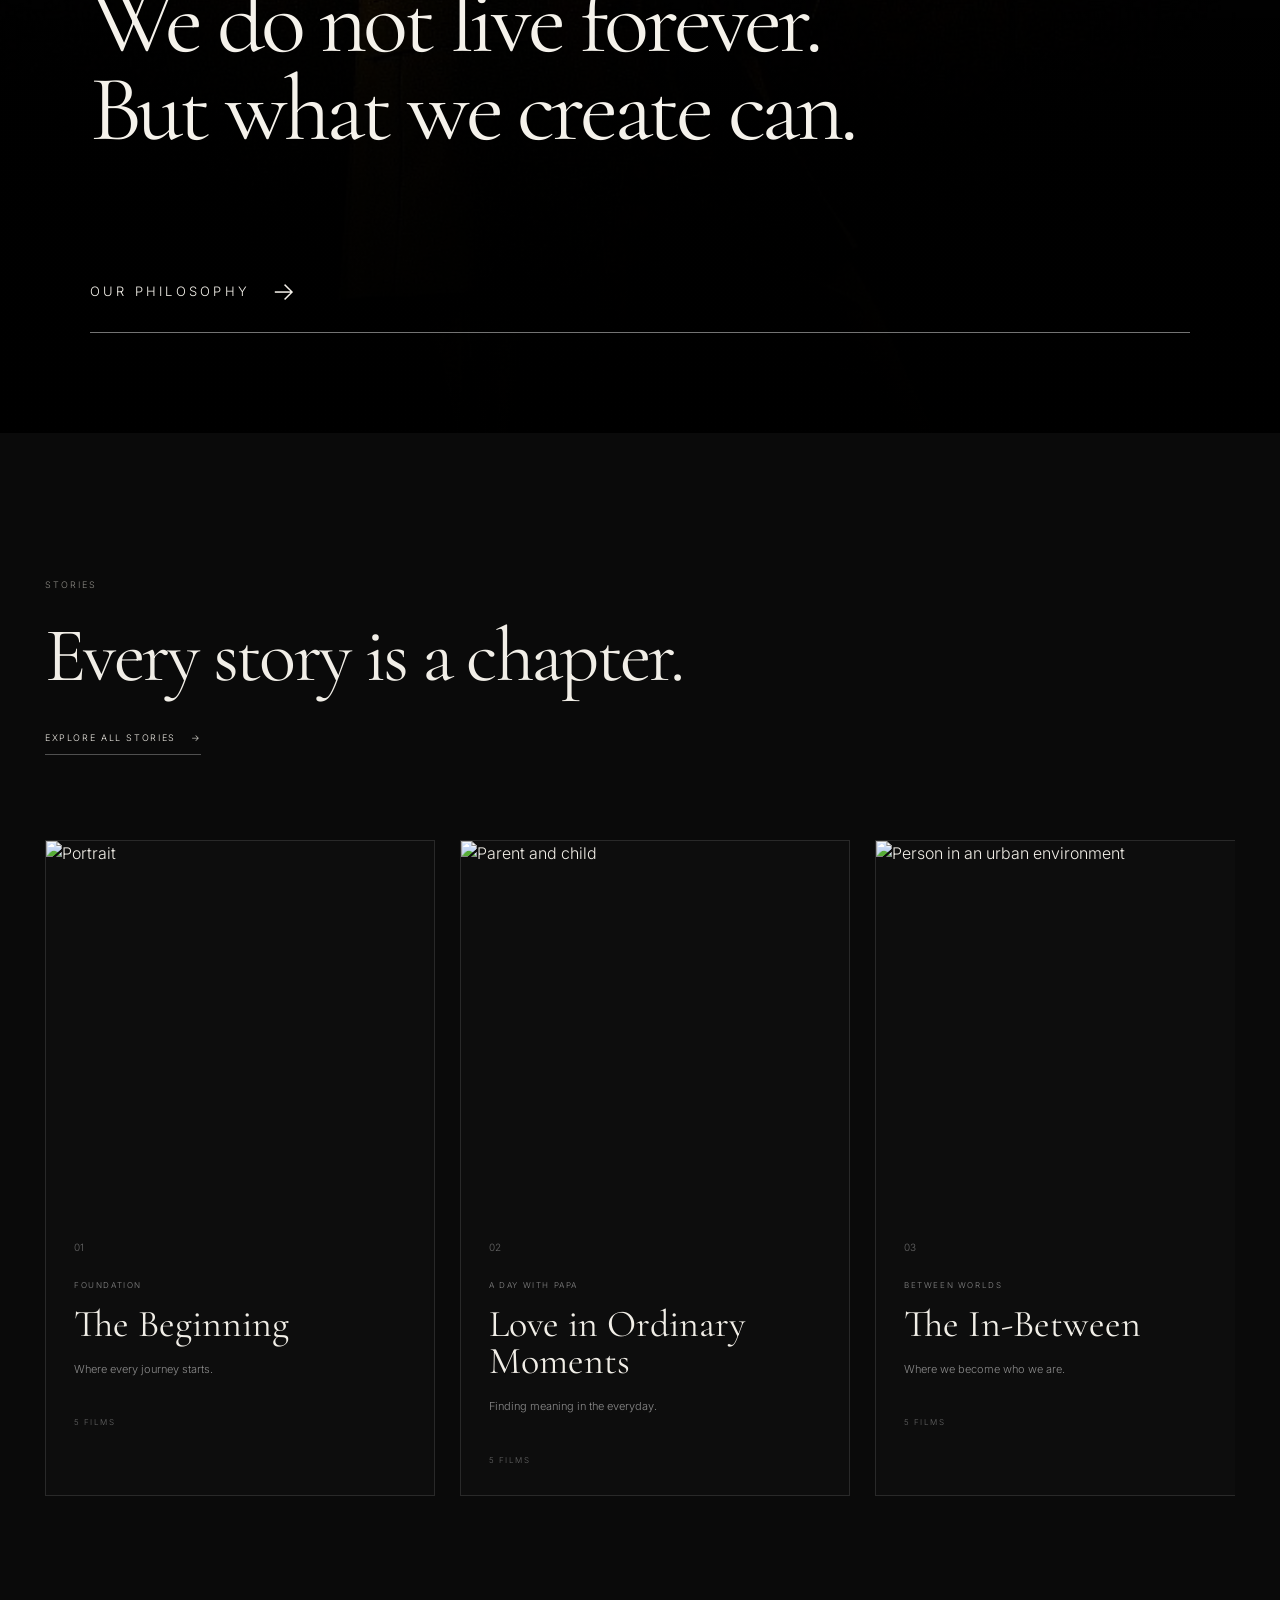
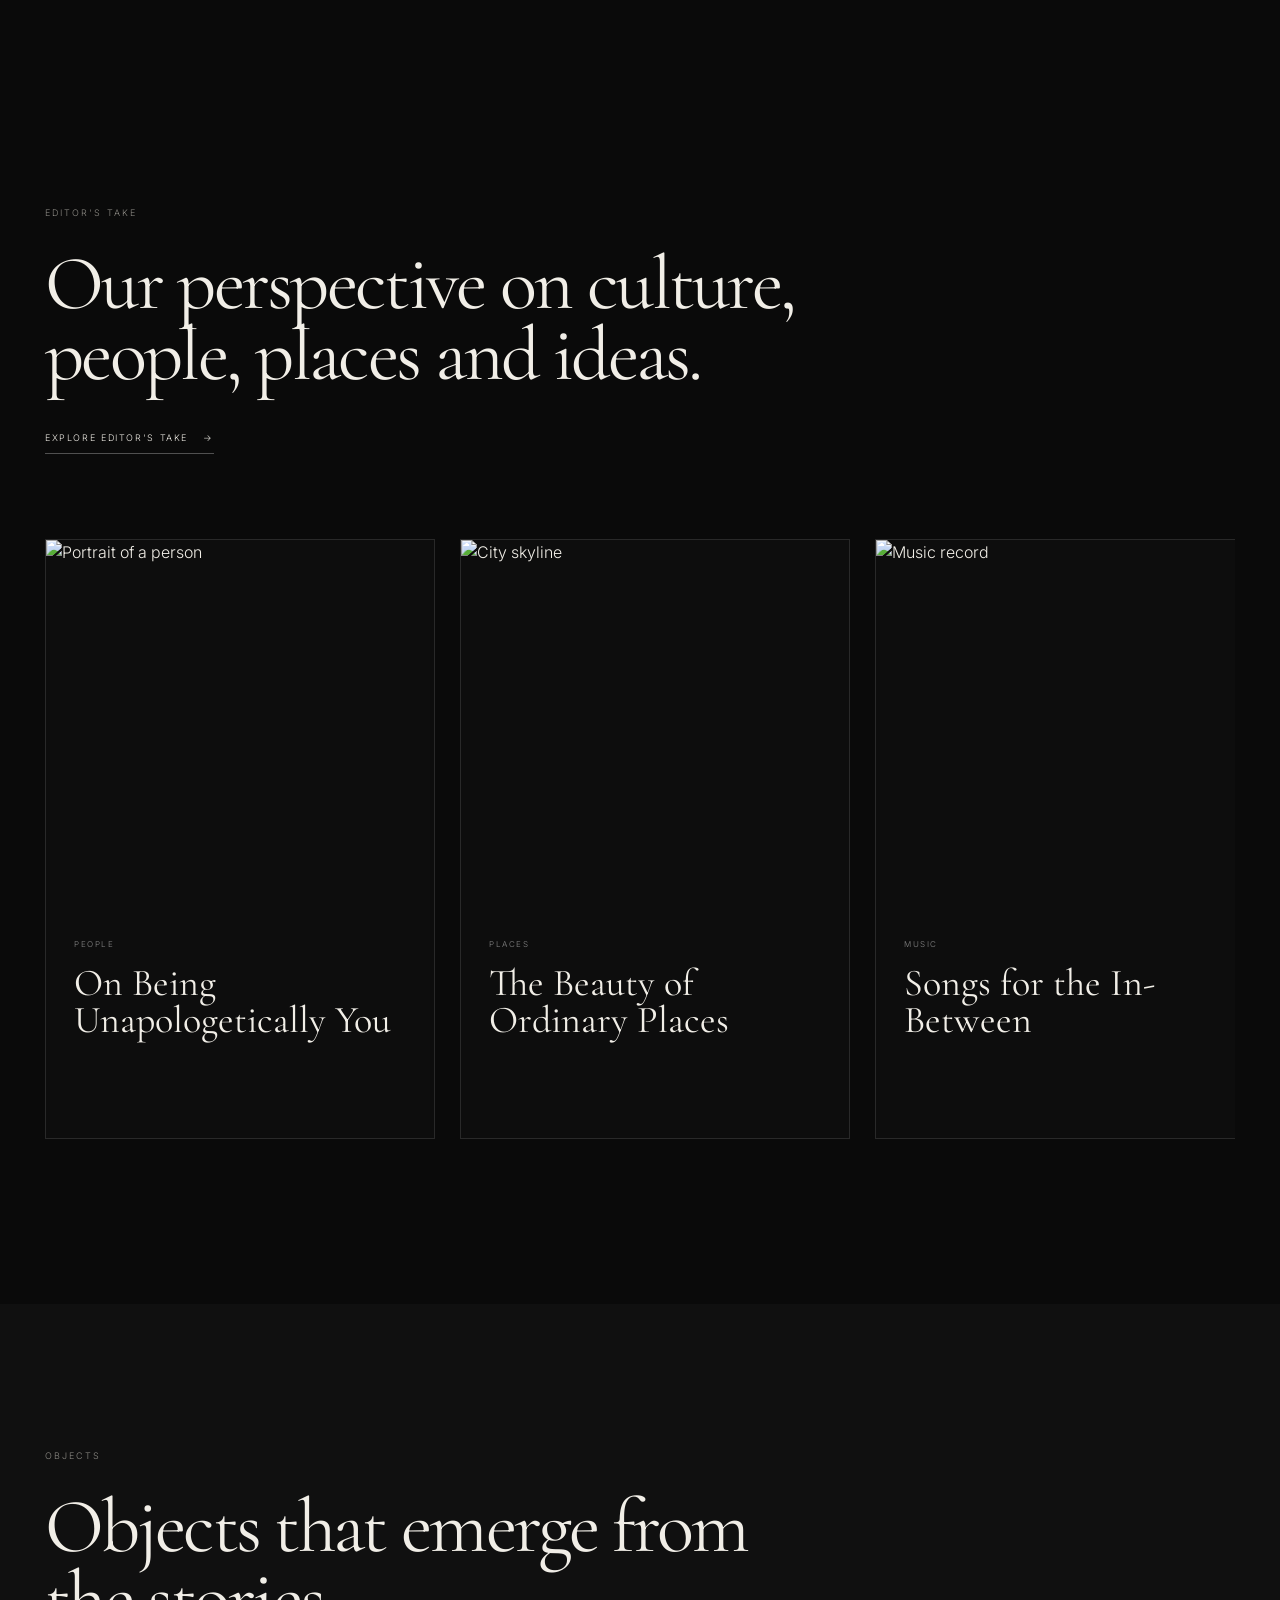
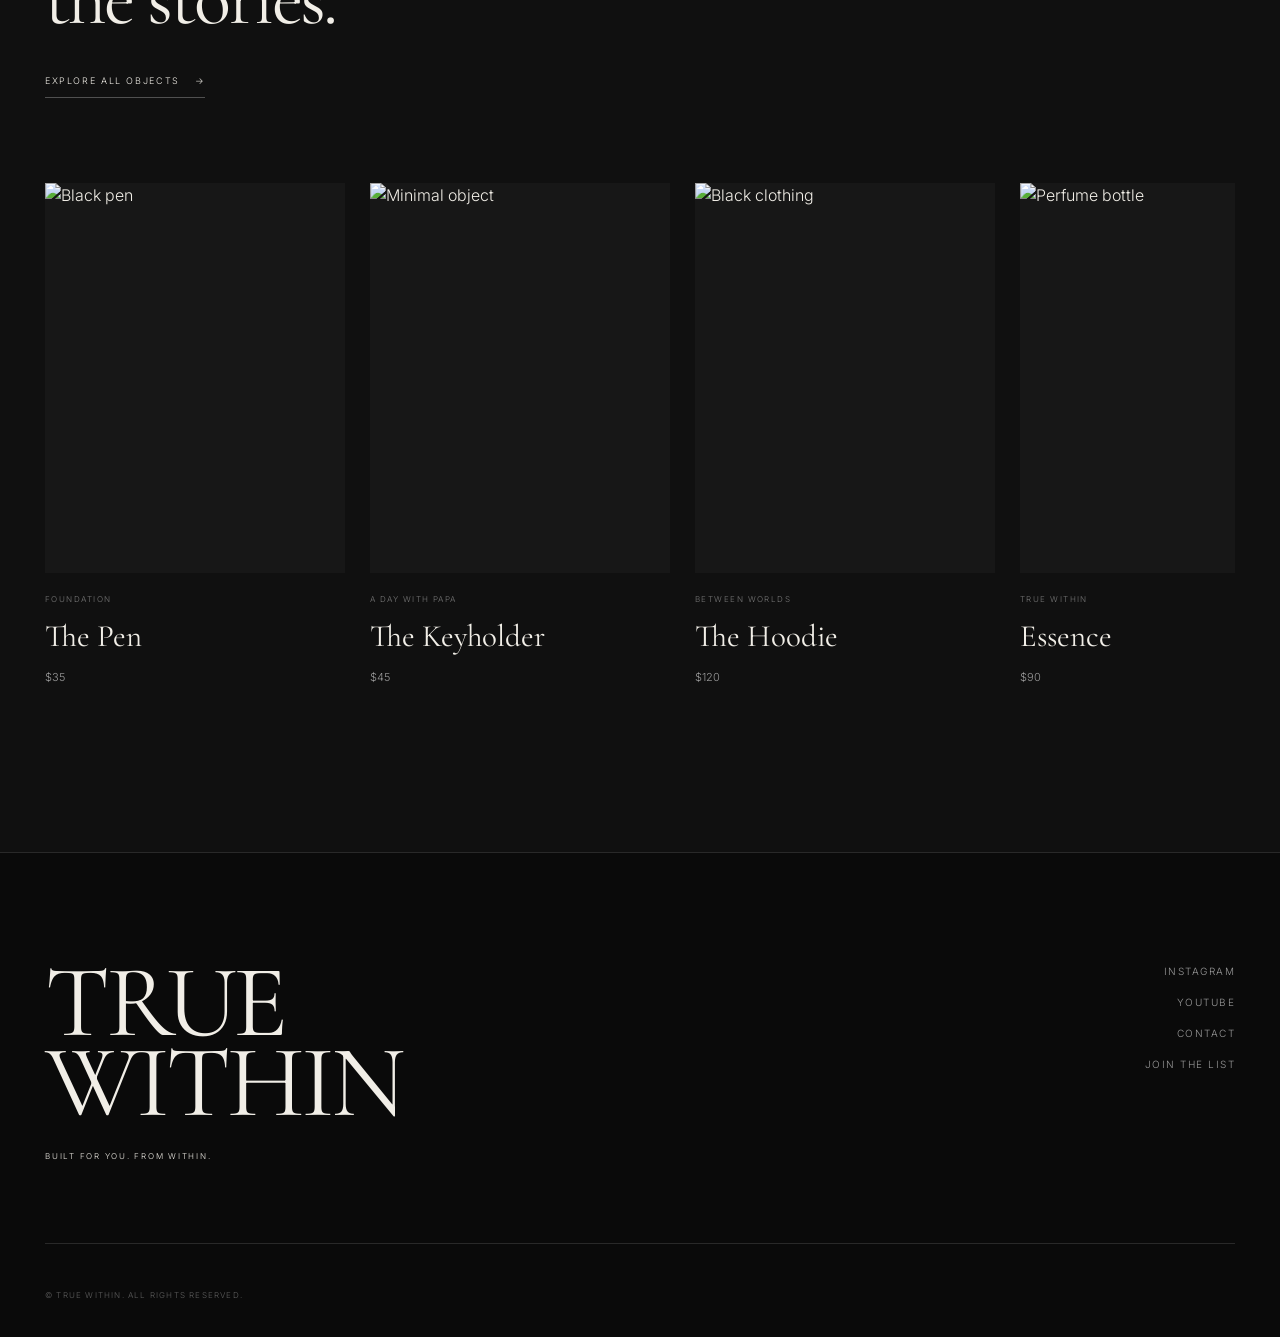
==== commit d4e05313: "add all changes" ====
--- a/index.html
+++ b/index.html
@@ -114,9 +114,6 @@
                 </h2>
 
                 <p class="philosophy-description">
-                    We live through the work we leave behind.
-                    And through that work, we spark the spirit
-                    of generations to come.
                 </p>
 
                 <a
--- a/style.css
+++ b/style.css
@@ -530,12 +530,11 @@
 
     flex-direction: column;
 
-    justify-content: flex-end;
+    justify-content: center;
 
     padding:
         0
-        7vw
-        5.5vw;
+        7vw;
 }
 
 
@@ -737,10 +736,11 @@
     .philosophy-content {
         min-height: 100svh;
 
+        justify-content: center;
+
         padding:
             0
-            24px
-            28px;
+            24px;
     }
 
 
@@ -1333,10 +1333,10 @@
     width: 100%;
     min-height: 100svh;
     box-sizing: border-box;
-    padding: 0 7vw 70px;
+    padding: 70vh 7vw 100px;
     display: flex;
     flex-direction: column;
-    justify-content: flex-end;
+    justify-content: flex-start;
     align-items: flex-start;
 }
 
@@ -1494,7 +1494,7 @@
     }
     .philosophy-content {
         min-height: 100svh;
-        padding: 0 24px 35px;
+        padding: 65vh 24px 50px;
     }
     .philosophy-kicker {
         margin-bottom: 28px;
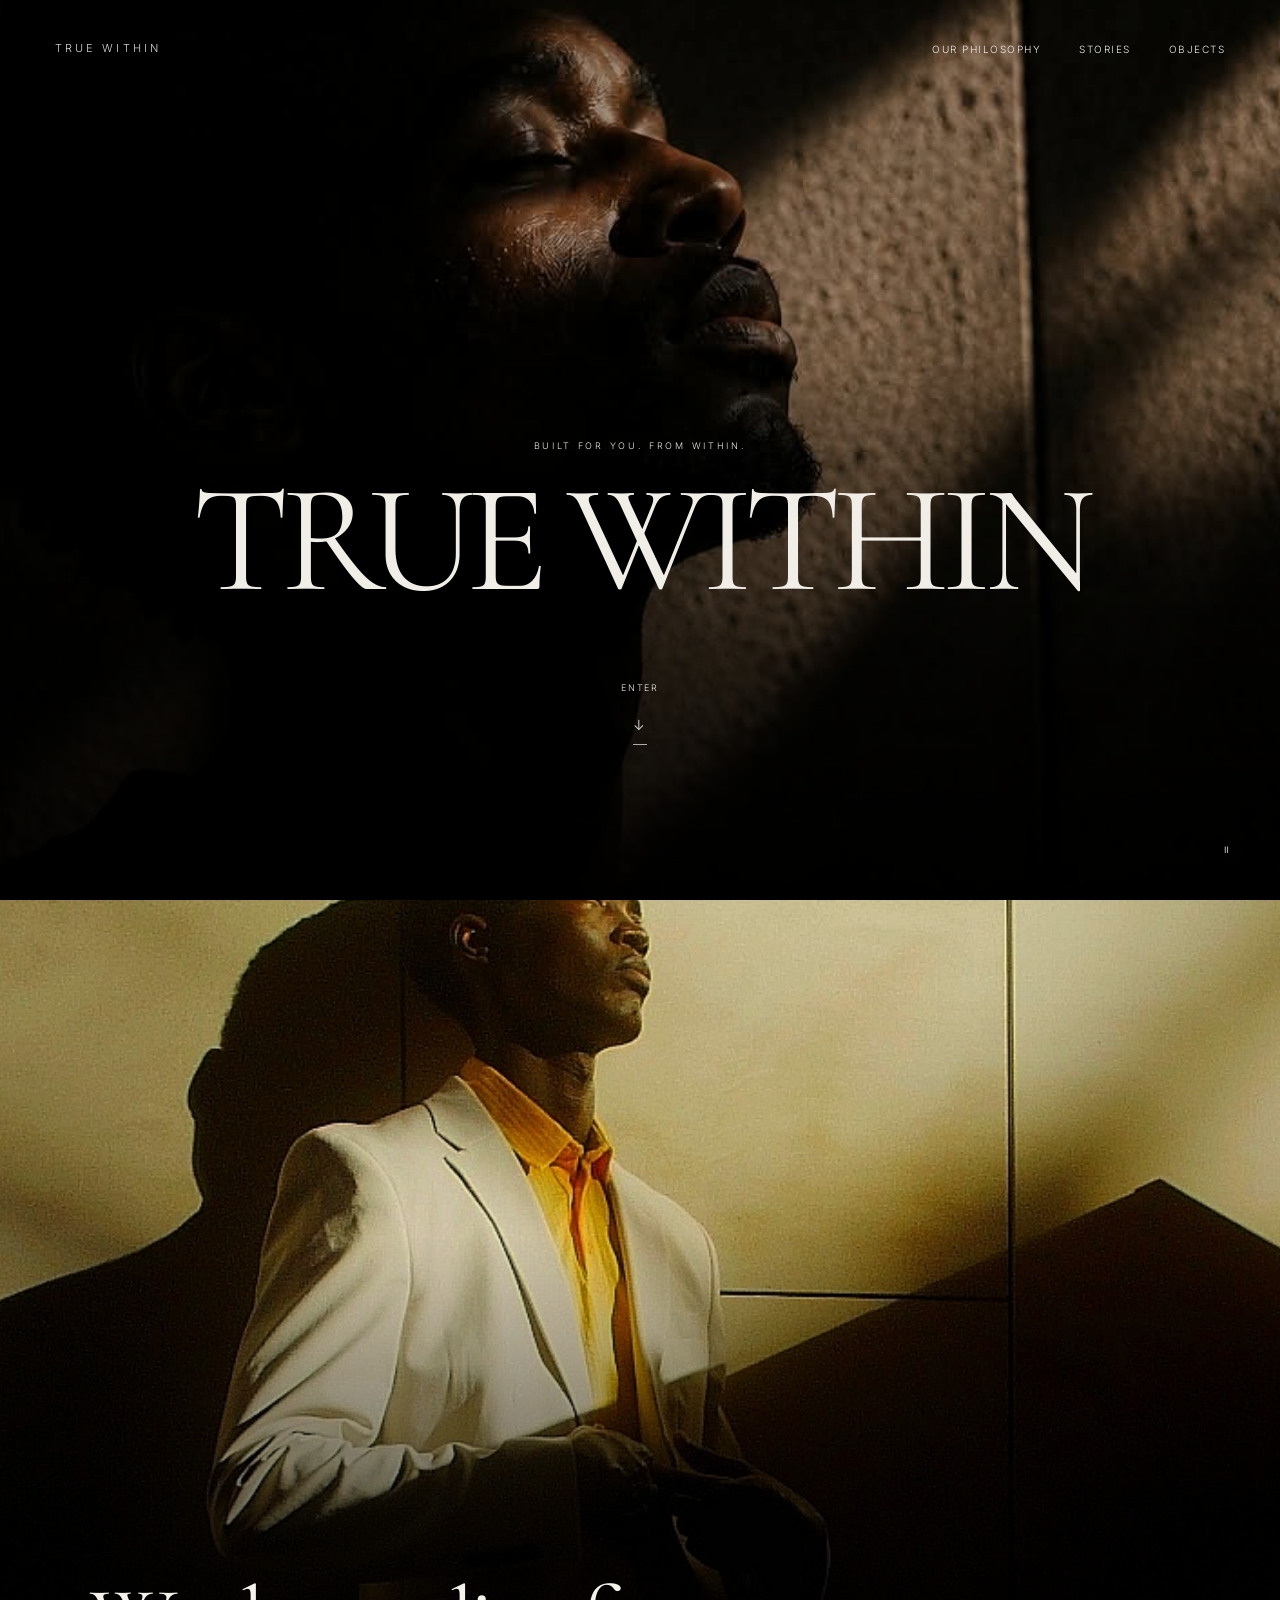
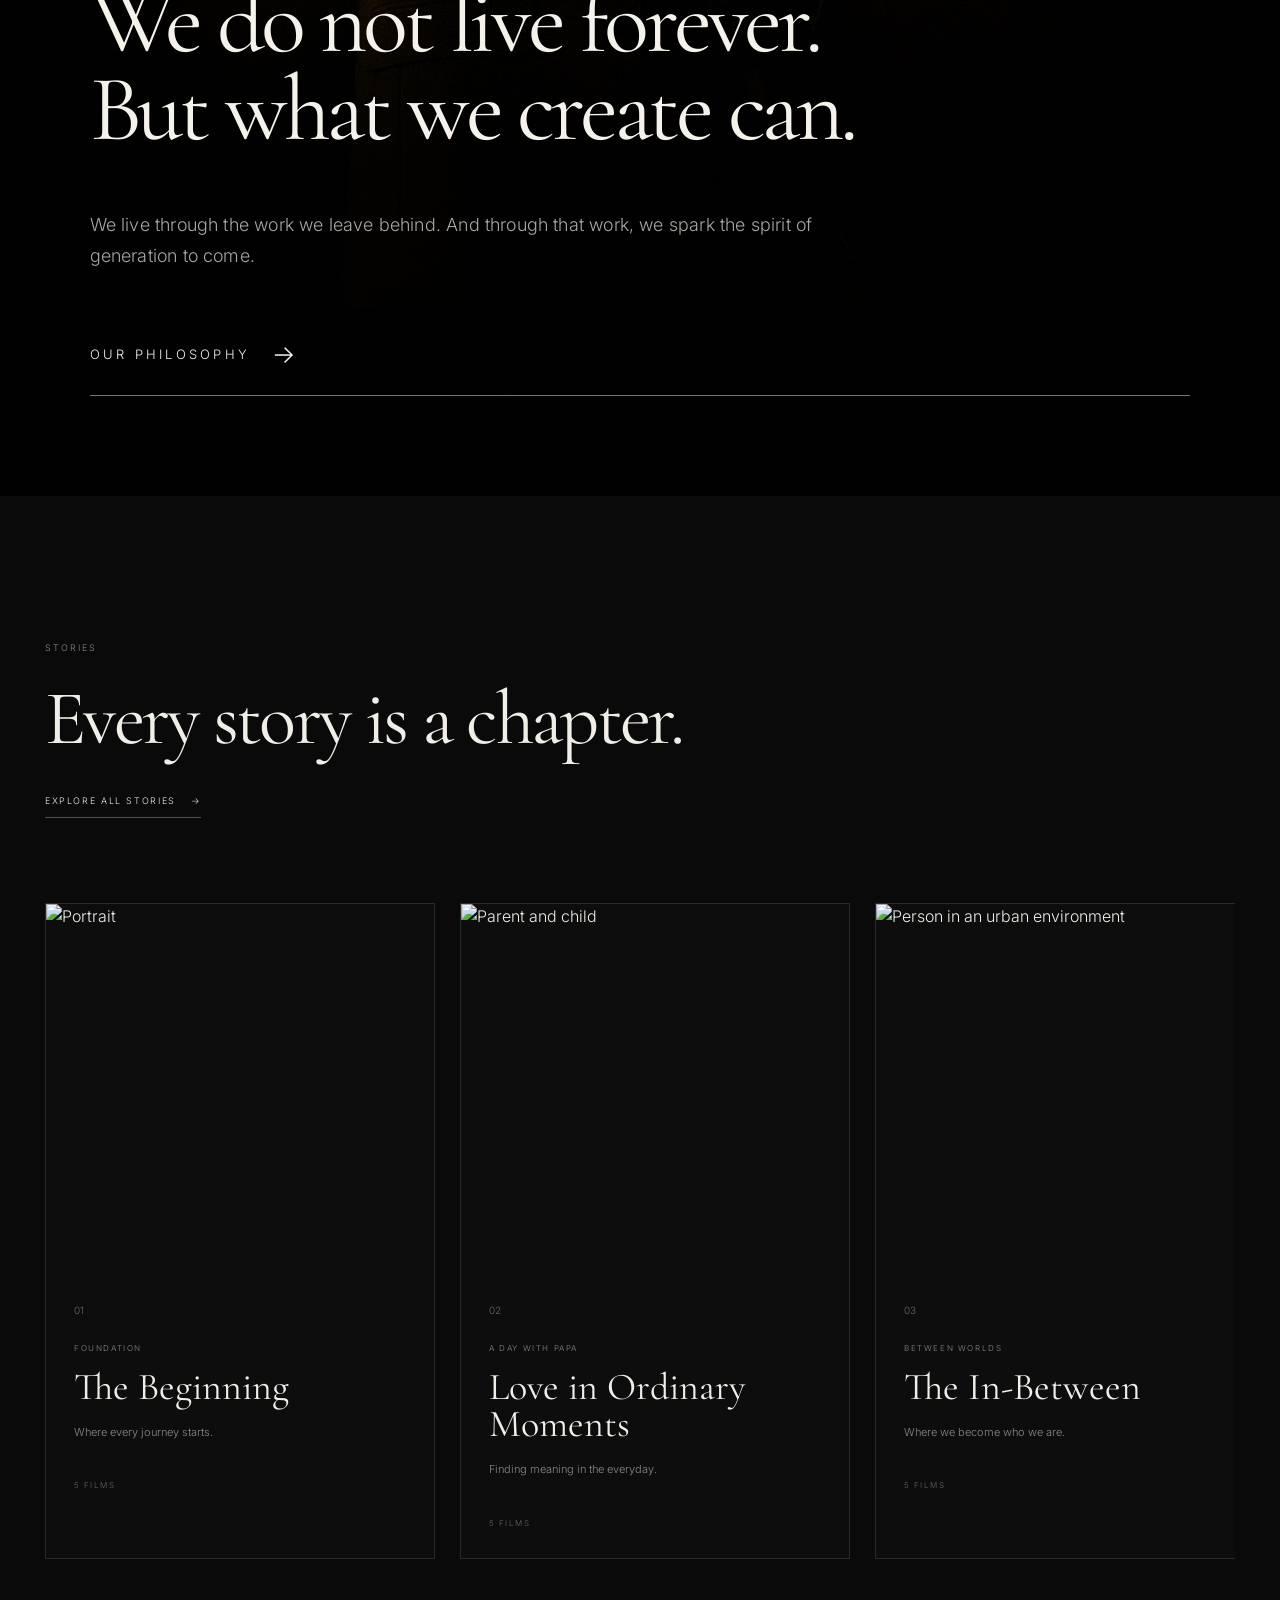
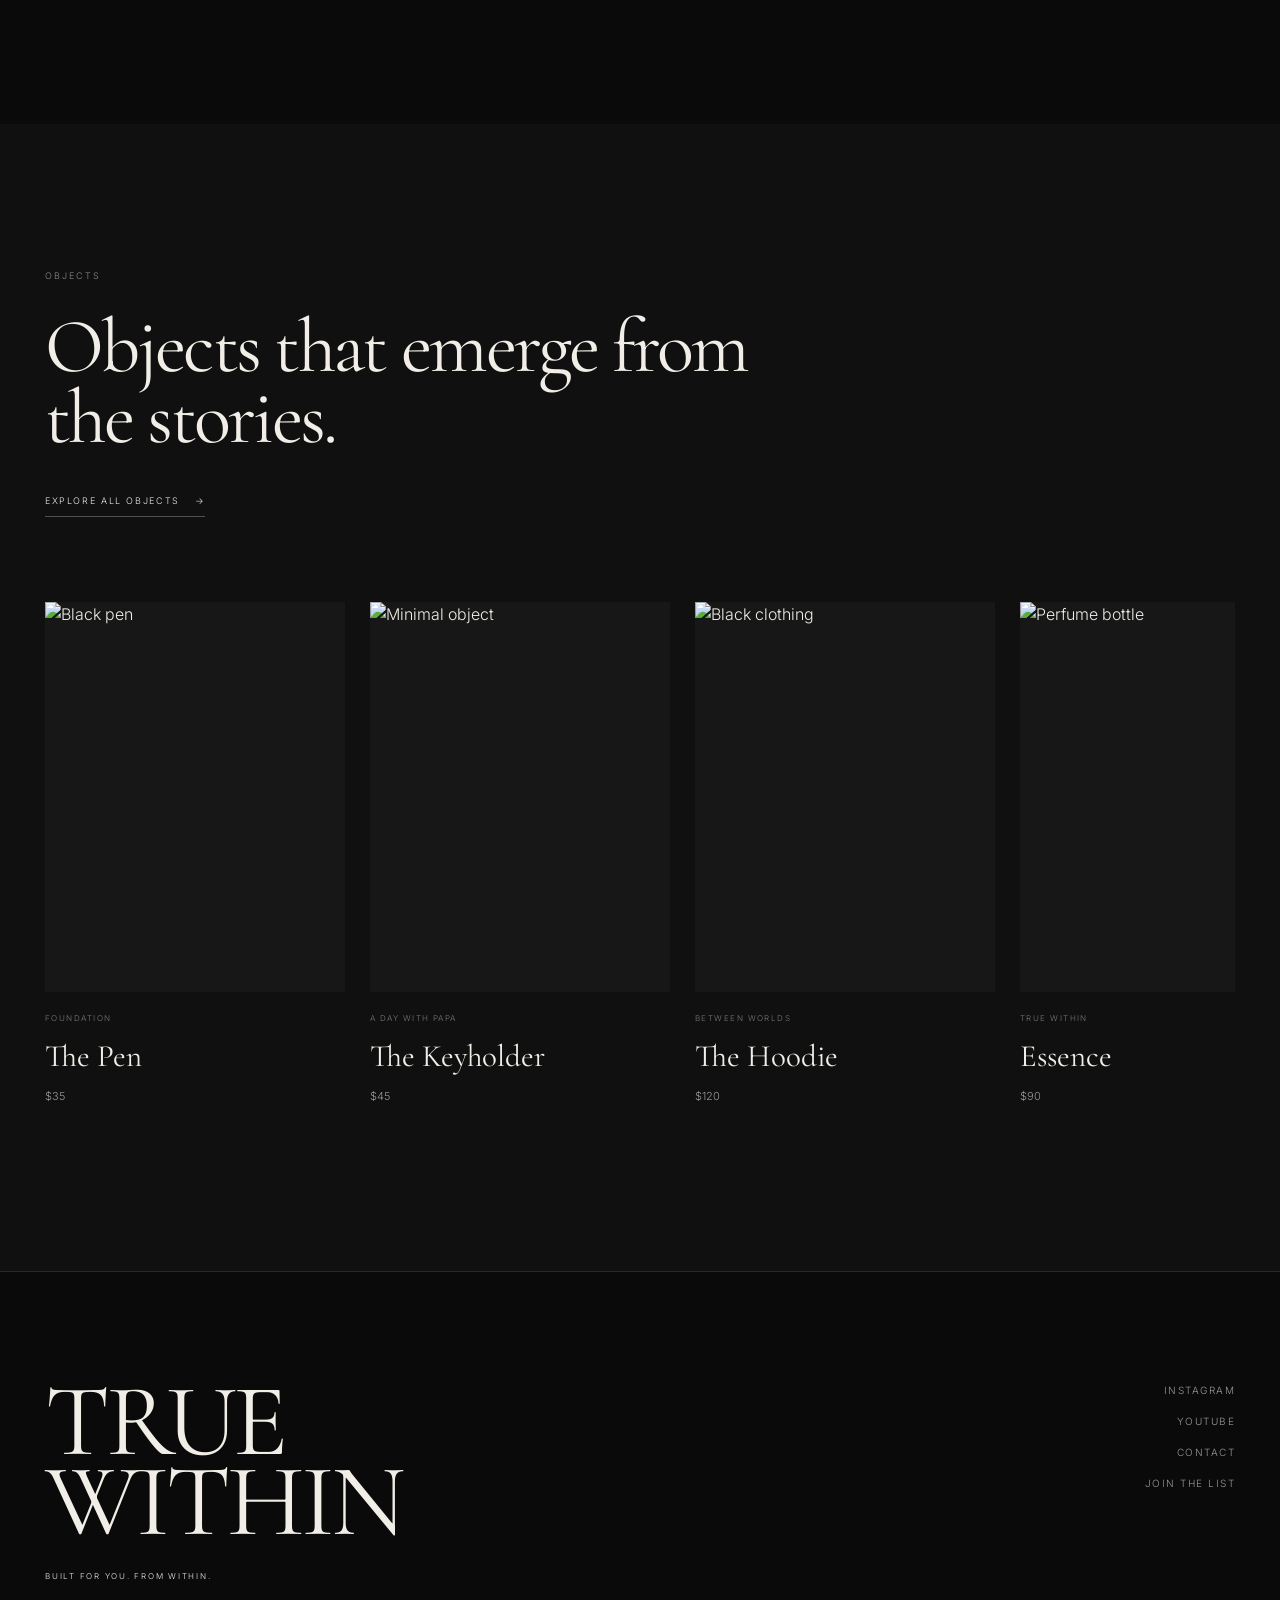
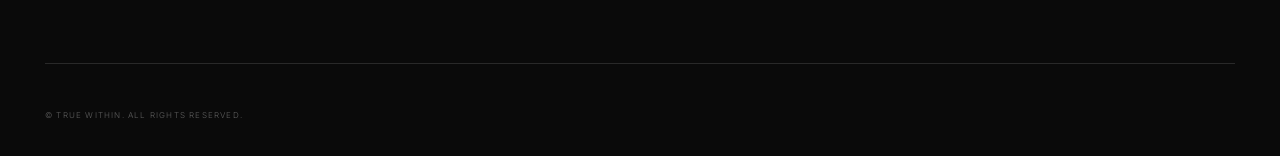
==== commit e59bd138: "add all changes" ====
--- a/index.html
+++ b/index.html
@@ -31,7 +31,6 @@
         <nav class="desktop-nav">
             <a href="#within">Our Philosophy</a>
             <a href="#stories">Stories</a>
-            <a href="#editors-take">Editor's Take</a>
             <a href="#objects">Objects</a>
         </nav>
 
@@ -52,7 +51,6 @@
 
         <a href="#within">Our Philosophy</a>
         <a href="#stories">Stories</a>
-        <a href="#editors-take">Editor's Take</a>
         <a href="#objects">Objects</a>
 
     </div>
@@ -114,6 +112,7 @@
                 </h2>
 
                 <p class="philosophy-description">
+                    We live through the work we leave behind. And through that work, we spark the spirit of generation to come.
                 </p>
 
                 <a
@@ -349,179 +348,7 @@
         </section>
 
 
-        <!-- ================= EDITOR'S TAKE ================= -->
-
-        <section class="content-section" id="editors-take">
-
-            <div class="section-intro">
-
-                <p class="section-label">
-                    EDITOR'S TAKE
-                </p>
-
-                <h2>
-                    Our perspective on
-                    culture, people,
-                    places and ideas.
-                </h2>
-
-                <a href="#" class="arrow-link">
-                    EXPLORE EDITOR'S TAKE
-                    <span>→</span>
-                </a>
-
-            </div>
-
-
-            <div class="cards">
-
-                <!-- PEOPLE -->
-
-                <article class="card">
-
-                    <div class="card-image">
-
-                        <img
-                            src="https://images.unsplash.com/photo-1531123897727-8f129e1688ce?auto=format&fit=crop&w=900&q=85"
-                            alt="Portrait of a person"
-                        >
-
-                    </div>
-
-                    <div class="card-content">
-
-                        <p class="card-category">
-                            PEOPLE
-                        </p>
-
-                        <h3>
-                            On Being
-                            Unapologetically You
-                        </h3>
-
-                    </div>
-
-                </article>
-
-
-                <!-- PLACES -->
-
-                <article class="card">
-
-                    <div class="card-image">
-
-                        <img
-                            src="https://images.unsplash.com/photo-1480714378408-67cf0d13bc1b?auto=format&fit=crop&w=900&q=85"
-                            alt="City skyline"
-                        >
-
-                    </div>
-
-                    <div class="card-content">
-
-                        <p class="card-category">
-                            PLACES
-                        </p>
-
-                        <h3>
-                            The Beauty of
-                            Ordinary Places
-                        </h3>
-
-                    </div>
-
-                </article>
-
-
-                <!-- MUSIC -->
-
-                <article class="card">
-
-                    <div class="card-image">
-
-                        <img
-                            src="https://images.unsplash.com/photo-1461360228754-6e81c478b882?auto=format&fit=crop&w=900&q=85"
-                            alt="Music record"
-                        >
-
-                    </div>
-
-                    <div class="card-content">
-
-                        <p class="card-category">
-                            MUSIC
-                        </p>
-
-                        <h3>
-                            Songs for
-                            the In-Between
-                        </h3>
-
-                    </div>
-
-                </article>
-
-
-                <!-- OBJECTS -->
-
-                <article class="card">
-
-                    <div class="card-image">
-
-                        <img
-                            src="https://images.unsplash.com/photo-1517248135467-4c7edcad34c4?auto=format&fit=crop&w=900&q=85"
-                            alt="Minimal interior"
-                        >
-
-                    </div>
-
-                    <div class="card-content">
-
-                        <p class="card-category">
-                            OBJECTS
-                        </p>
-
-                        <h3>
-                            The Things
-                            That Carry Us
-                        </h3>
-
-                    </div>
-
-                </article>
-
-
-                <!-- IDEAS -->
-
-                <article class="card">
-
-                    <div class="card-image">
-
-                        <img
-                            src="https://images.unsplash.com/photo-1495446815901-a7297e633e8d?auto=format&fit=crop&w=900&q=85"
-                            alt="Books"
-                        >
-
-                    </div>
-
-                    <div class="card-content">
-
-                        <p class="card-category">
-                            IDEAS
-                        </p>
-
-                        <h3>
-                            Books That
-                            Built Us
-                        </h3>
-
-                    </div>
-
-                </article>
-
-            </div>
-
-        </section>
+
 
 
         <!-- ================= OBJECTS ================= -->
